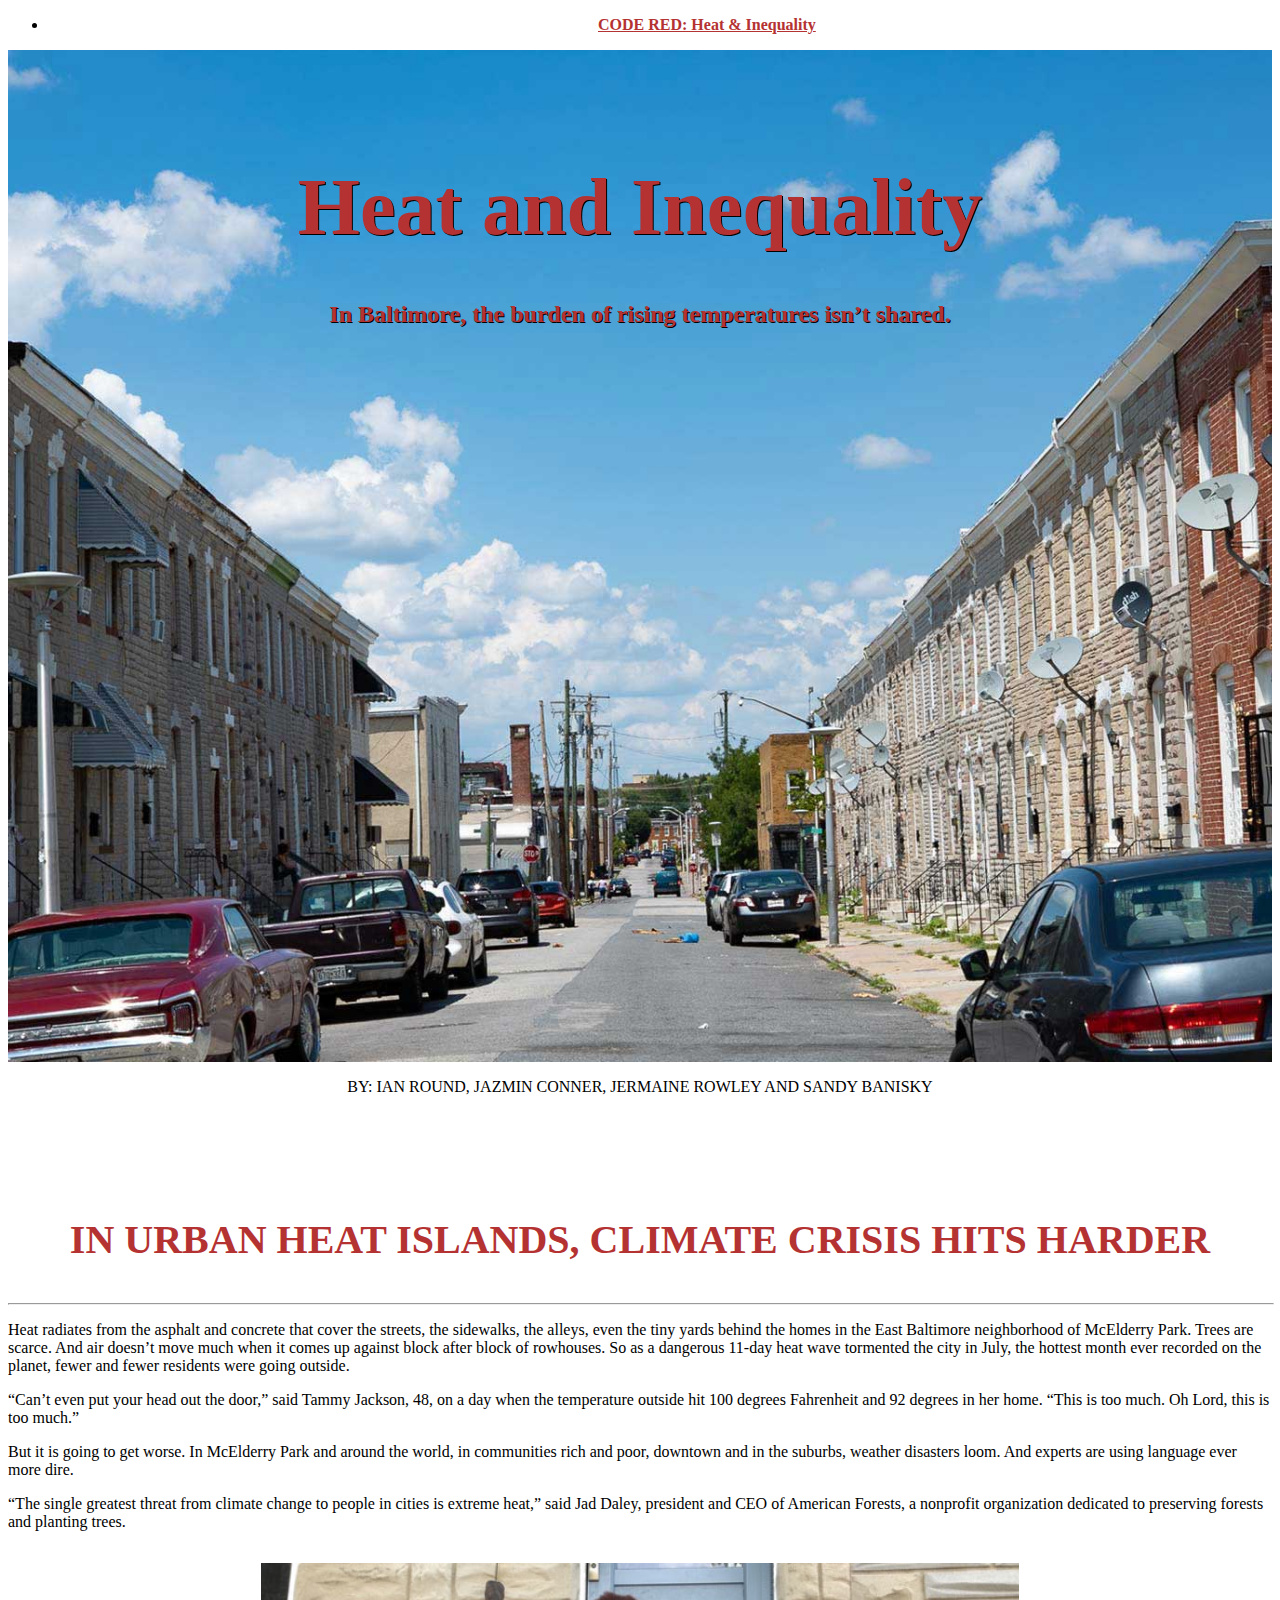
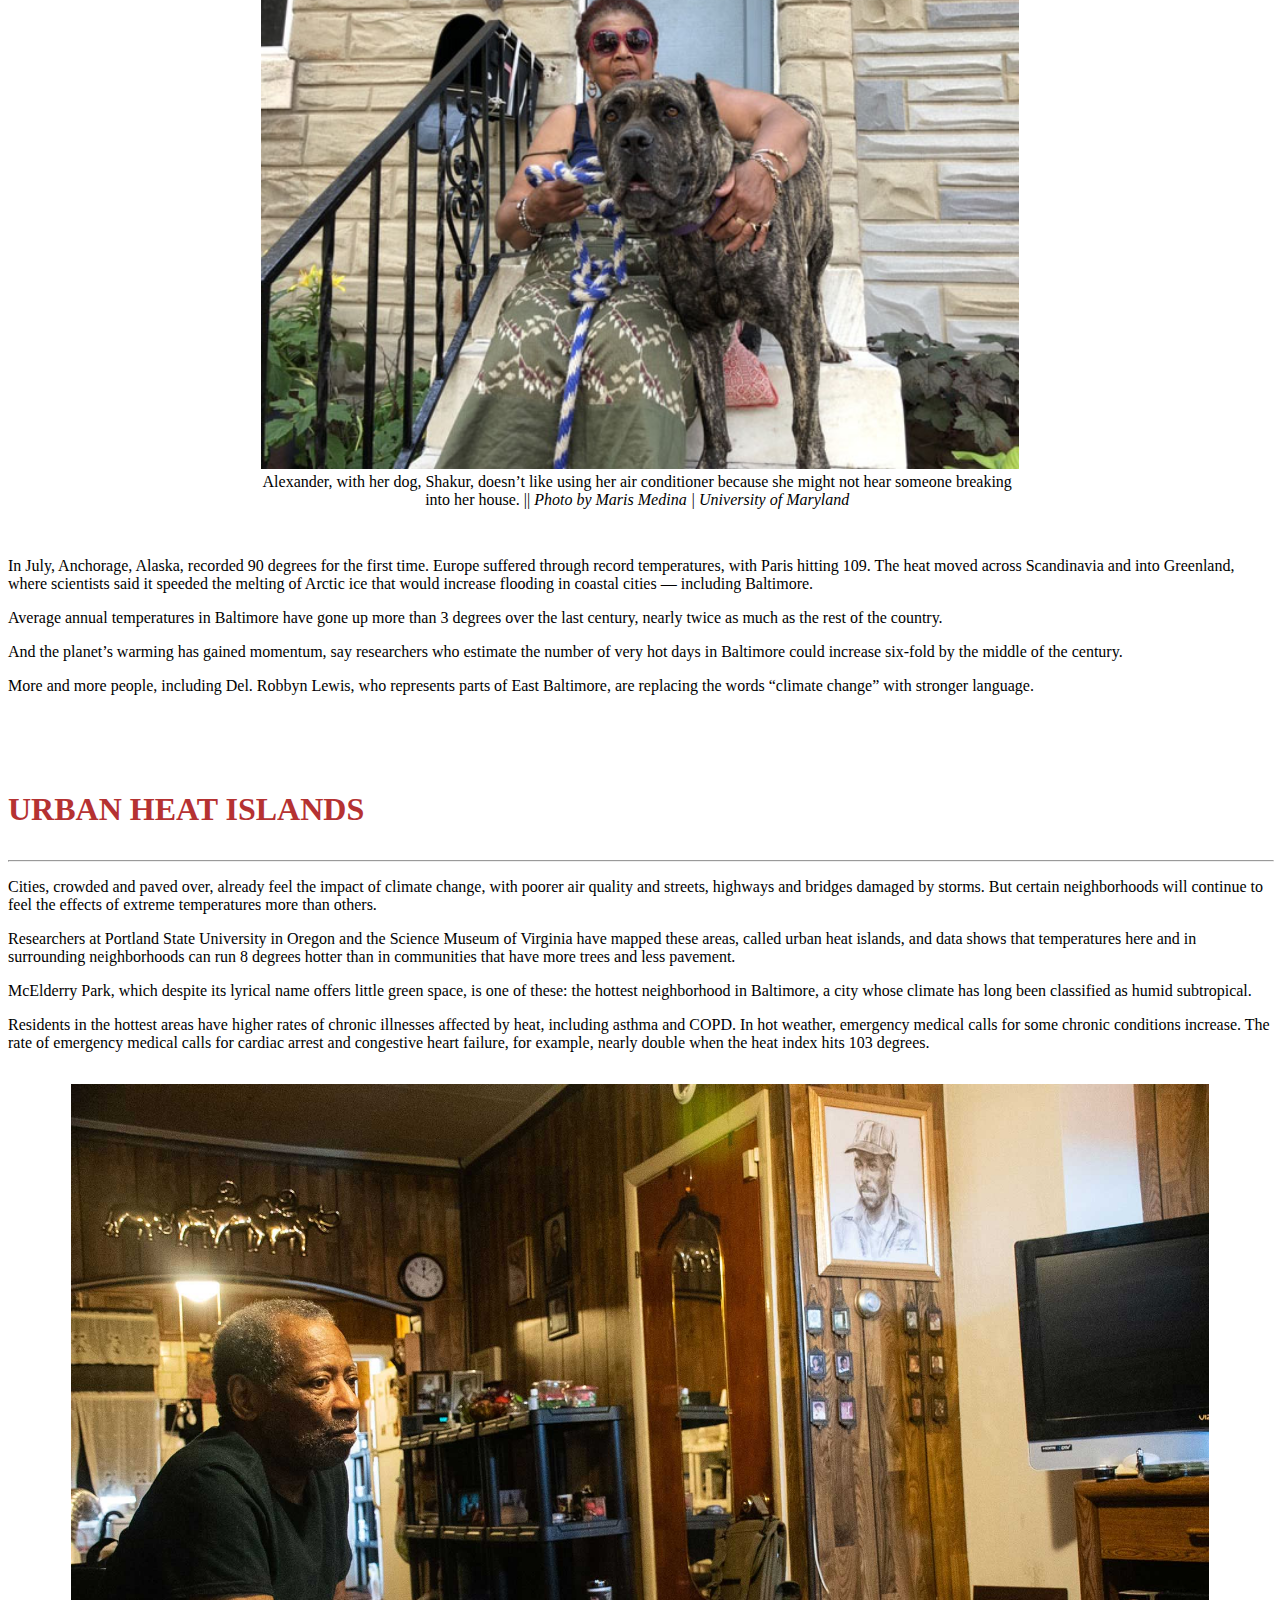
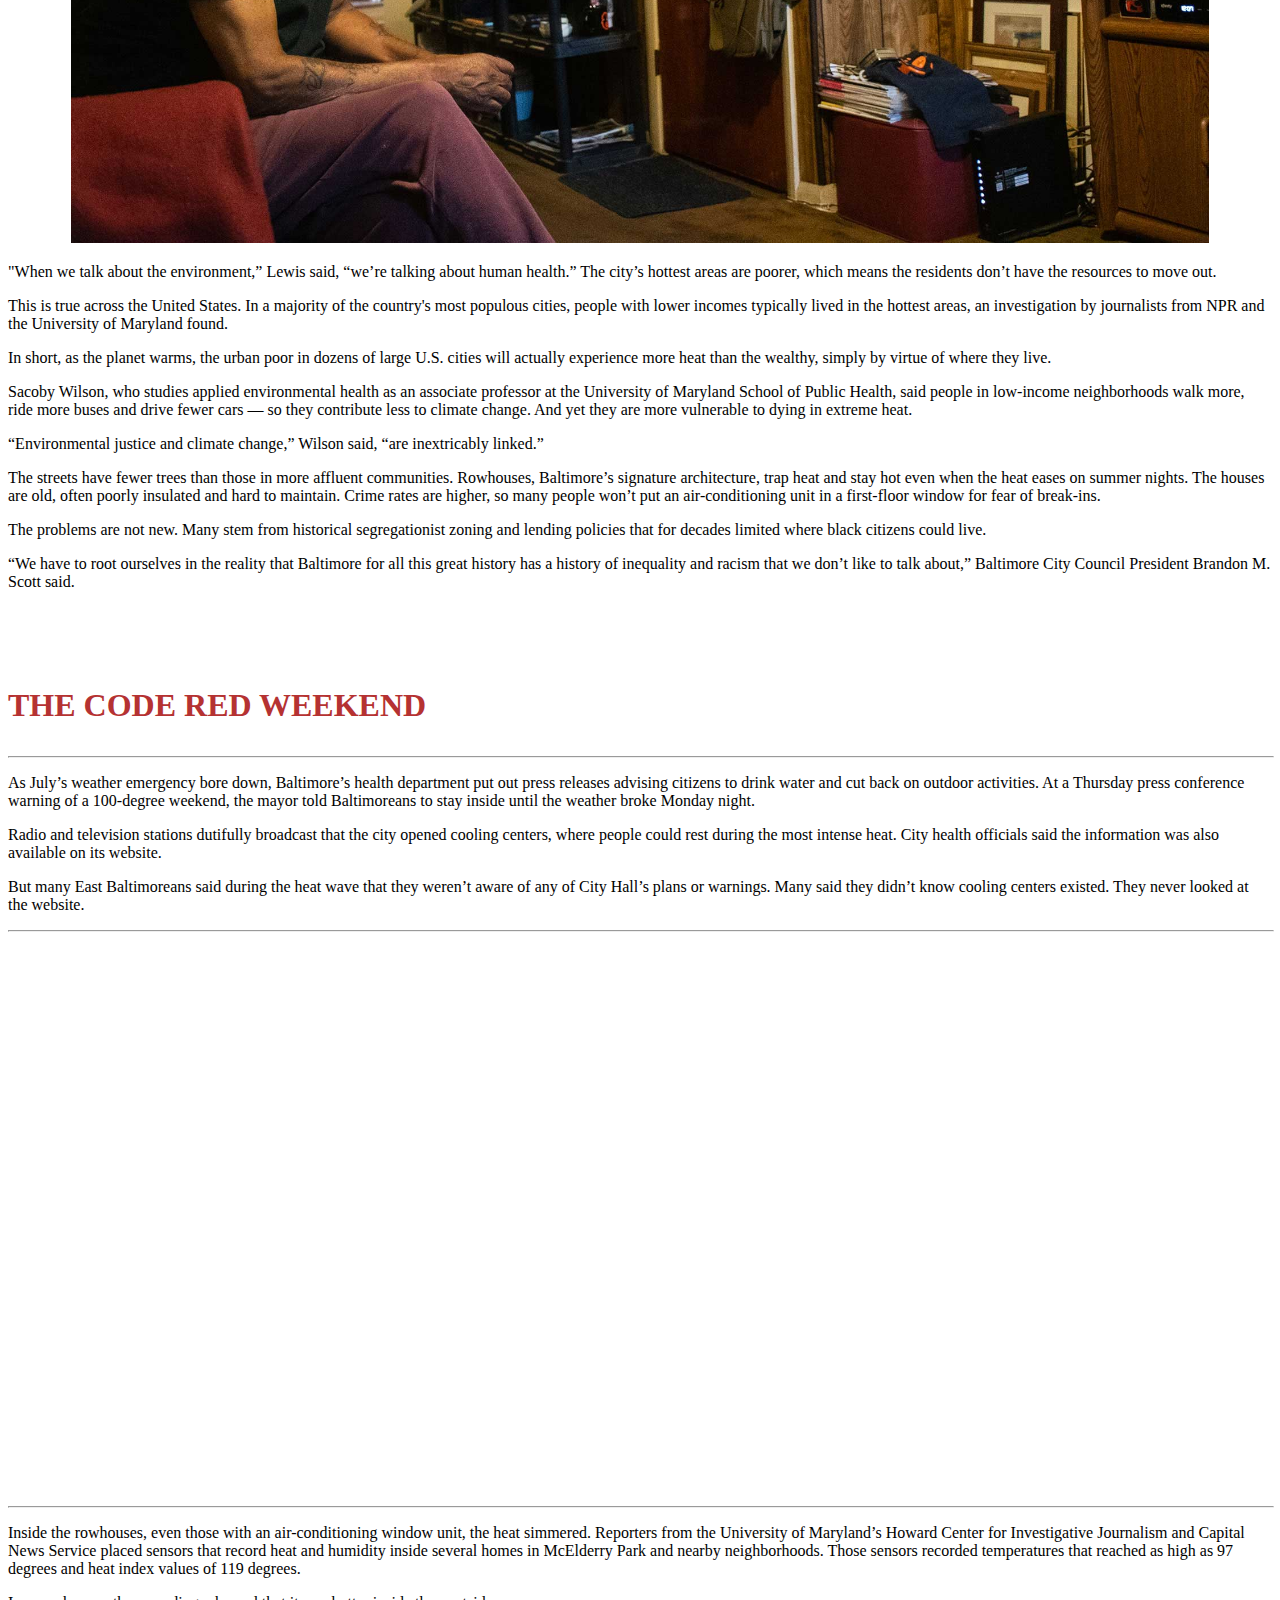
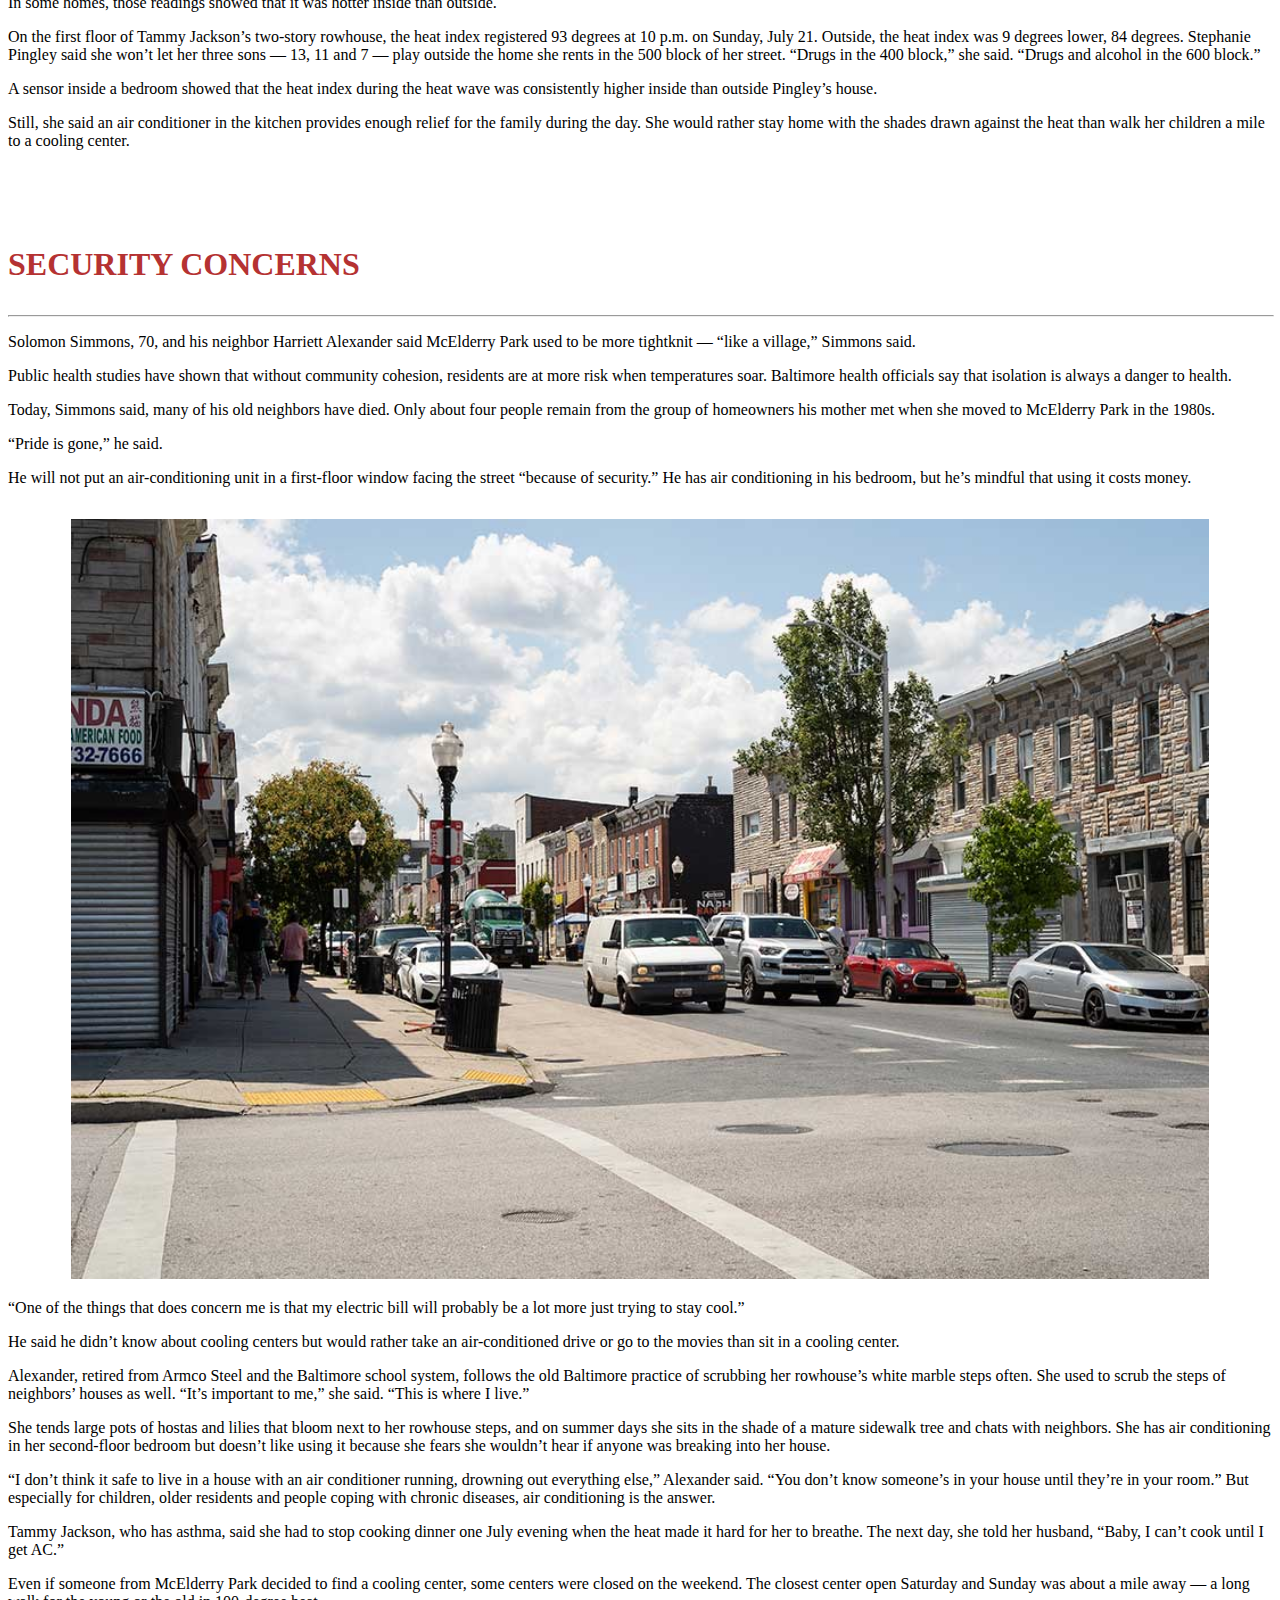
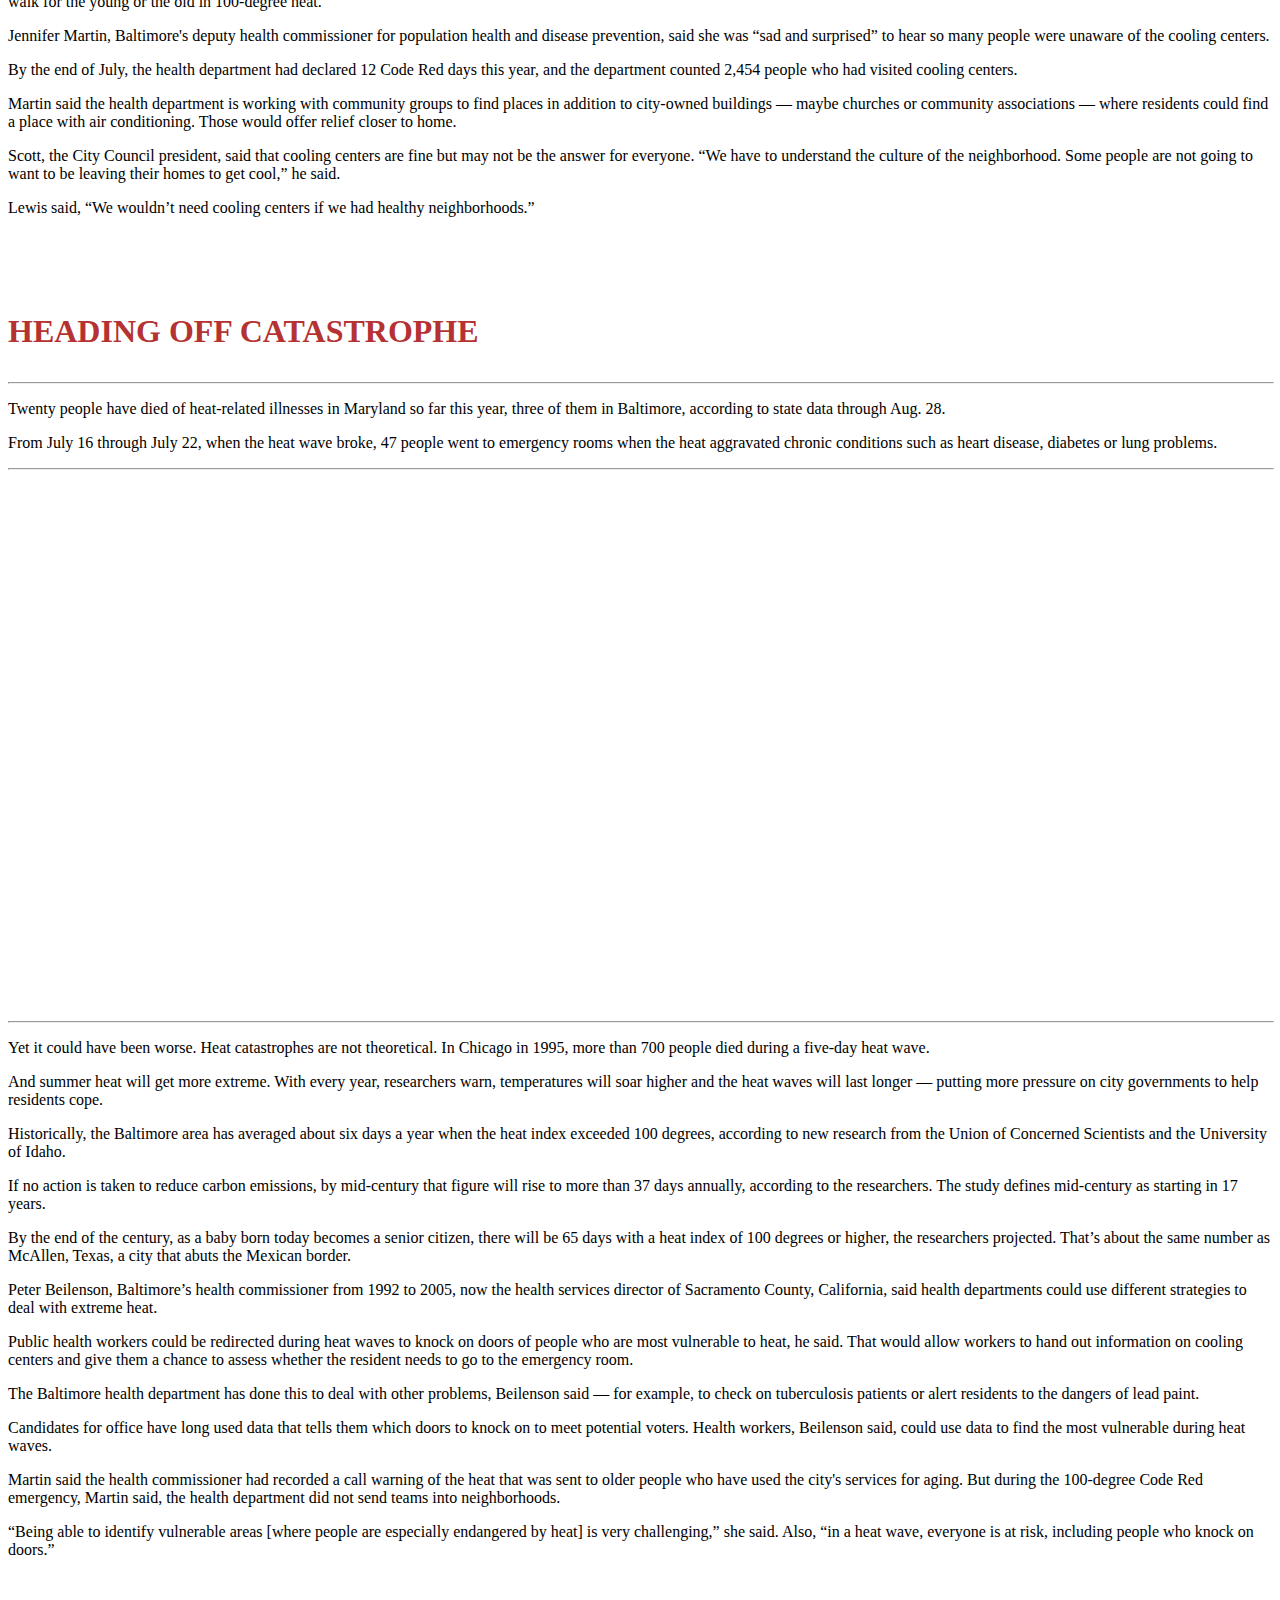
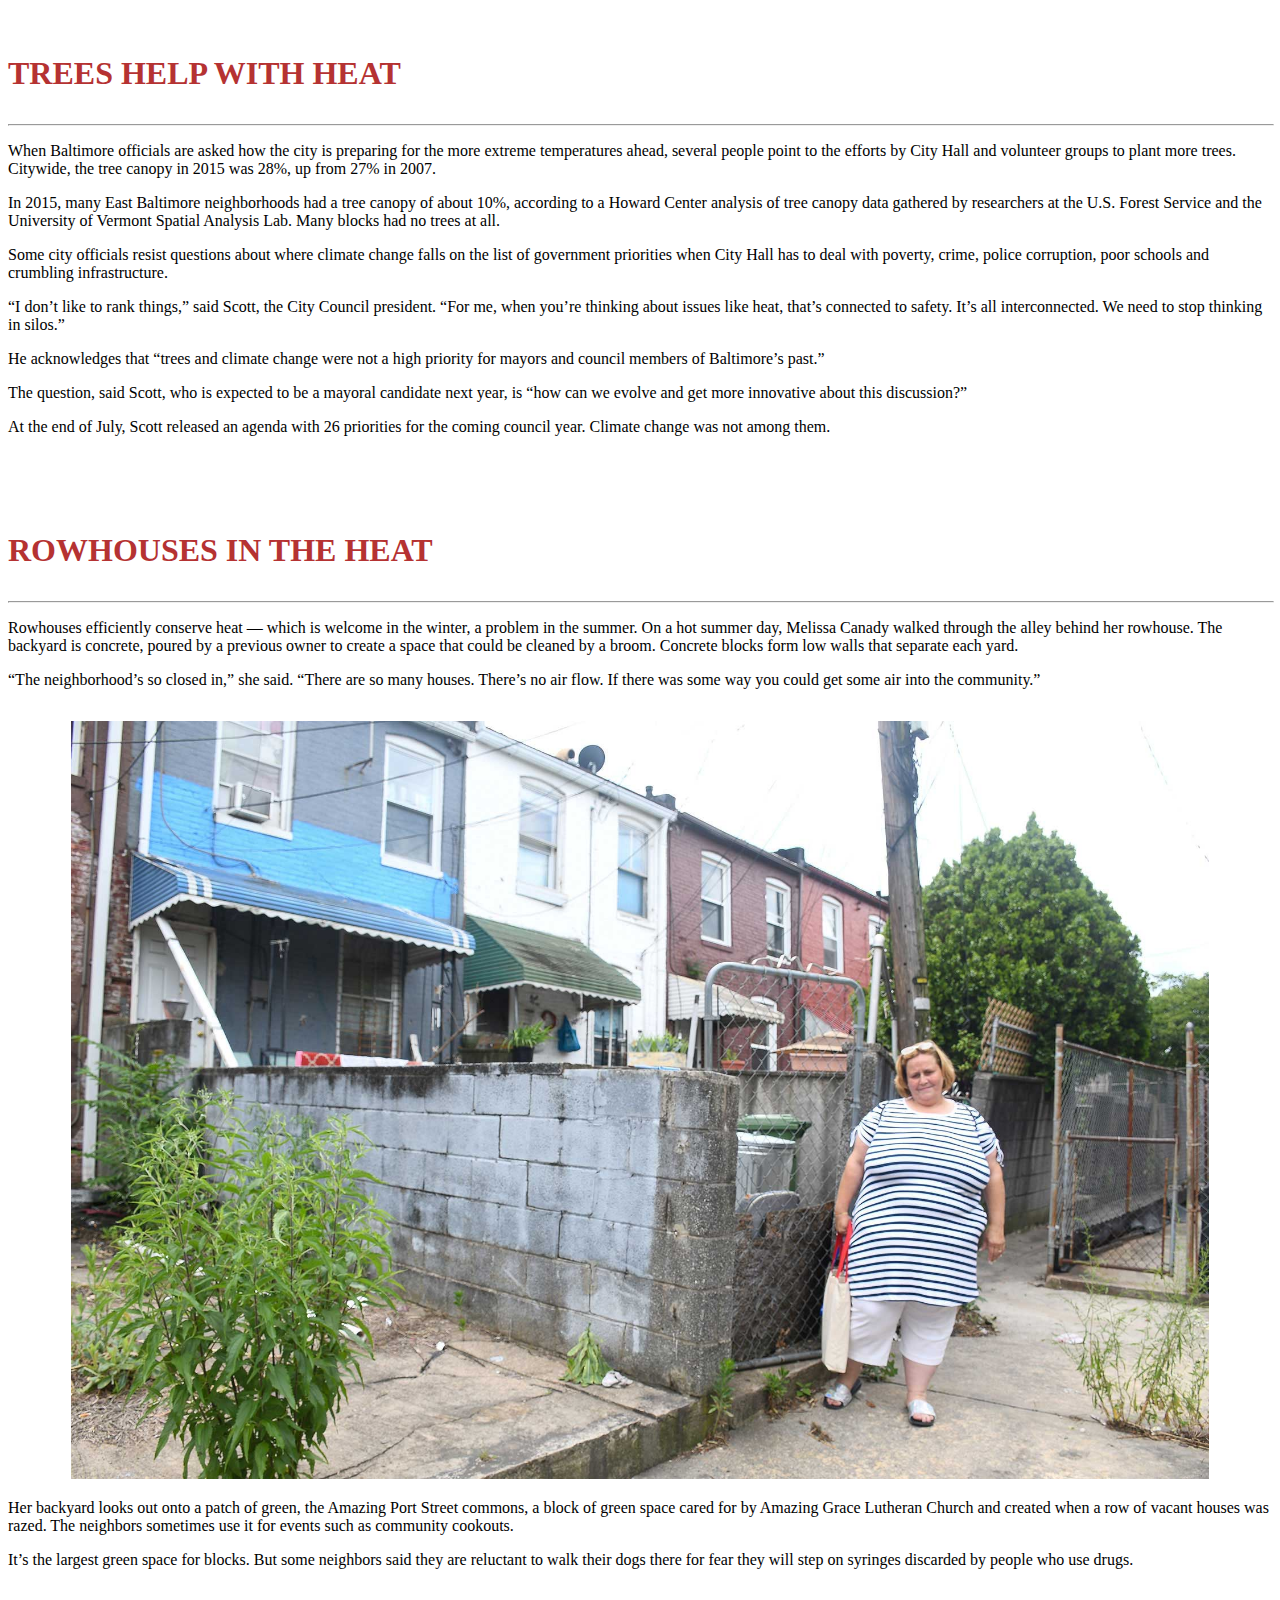
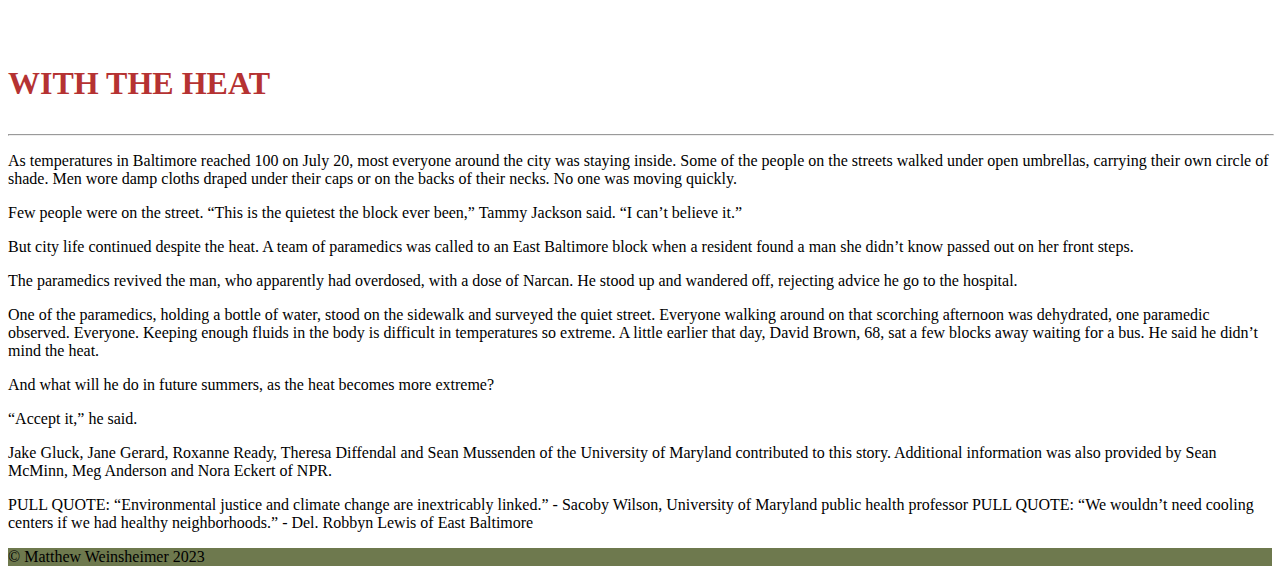
==== climate-crisis-story/index.html @ efa01fa6 "changes final" ====
<!doctype html>

<html lang="en">
<head>
  <meta charset="utf-8">
  <meta name="viewport" content="width=device-width, initial-scale=1, shrink-to-fit=no">

  <meta name="description" content="CNS Maryland, NPR, Howard Center CODE RED series. Heat and Inequality in Baltimore">
  <title>Heat and Inequality</title>

  <!-- Bootstrap CSS and JavaScript -->
  <link href="https://cdn.jsdelivr.net/npm/bootstrap@5.3.2/dist/css/bootstrap.min.css" rel="stylesheet" integrity="sha384-T3c6CoIi6uLrA9TneNEoa7RxnatzjcDSCmG1MXxSR1GAsXEV/Dwwykc2MPK8M2HN" crossorigin="anonymous">

  <script src="https://cdn.jsdelivr.net/npm/bootstrap@5.3.2/dist/js/bootstrap.bundle.min.js" integrity="sha384-C6RzsynM9kWDrMNeT87bh95OGNyZPhcTNXj1NW7RuBCsyN/o0jlpcV8Qyq46cDfL" crossorigin="anonymous"></script>

  
  <link rel="stylesheet" href="https://cdn.jsdelivr.net/npm/bootstrap-icons@1.11.1/font/bootstrap-icons.css">

<!--My stylesheet-->

<link rel="stylesheet" type="text/css" href="style.css">

<!--Google Fonts -->
<link rel="preconnect" href="https://fonts.googleapis.com">
<link rel="preconnect" href="https://fonts.gstatic.com" crossorigin>
<link href="https://fonts.googleapis.com/css2?family=Kay+Pho+Du&family=Montserrat:wght@400;500&family=Open+Sans:wght@400;600;700;800&family=Special+Elite&display=swap" rel="stylesheet">

</head>
<body>
<!-- Navbar start-->
<nav class="navbar navbar-expand-lg bg-body-tertiary">
    <div class="container-fluid">
      <div class="collapse navbar-collapse" id="navbarSupportedContent">
        <ul class="navbar-nav me-auto mb-2 mb-lg-0">
          <li class="nav-item">
            <a class="nav-link" aria-current="page" href="#">CODE RED: Heat & Inequality</a>
          </li>


      </div>
    </div>
  </nav>
 <!-- Navbar end-->

 
    
        <div id="header">

            <div>
            <div class="head">
            Heat and Inequality
        </div>
            <p class="subhead">In Baltimore, the burden of rising temperatures isn’t shared.</p>
        </div>
    </div>
      
    <div class="container">
        <p class="byline"> BY: IAN ROUND, JAZMIN CONNER, JERMAINE ROWLEY AND SANDY BANISKY
        </p>
        <div class="story">
       <p class="chapter1"> In urban heat islands, climate crisis hits harder</p>
       <hr width="100%">
       
        <p>Heat radiates from the asphalt and concrete that cover the streets, the sidewalks, the alleys, even the tiny yards behind the homes in the East Baltimore neighborhood of McElderry Park. Trees are scarce. And air doesn’t move much when it comes up against block after block of rowhouses.
        So as a dangerous 11-day heat wave tormented the city in July, the hottest month ever recorded on the planet, fewer and fewer residents were going outside.
    </p>

    <p>“Can’t even put your head out the door,” said Tammy Jackson, 48, on a day when the temperature outside hit 100 degrees Fahrenheit and 92 degrees in her home. “This is too much. Oh Lord, this is too much.”
    </p>

    <p>But it is going to get worse. In McElderry Park and around the world, in communities rich and poor, downtown and in the suburbs, weather disasters loom. And experts are using language ever more dire.
    </p>

    <p>“The single greatest threat from climate change to people in cities is extreme heat,” said Jad Daley, president and CEO of American Forests, a nonprofit organization dedicated to preserving forests and planting trees.
    </p>
    <div class="pic1">
        <img src="harriett-alexander.jpg" width="60%">
    </div>
    <div class="caption"> Alexander, with her dog, Shakur, doesn’t like using her air conditioner because she might not hear someone breaking into her house. || <i>Photo by Maris Medina | University of Maryland </i>
    </div>
    <p>In July, Anchorage, Alaska, recorded 90 degrees for the first time. Europe suffered through record temperatures, with Paris hitting 109. The heat moved across Scandinavia and into Greenland, where scientists said it speeded the melting of Arctic ice that would increase flooding in coastal cities — including Baltimore.
    </p>

    <p> Average annual temperatures in Baltimore have gone up more than 3 degrees over the last century, nearly twice as much as the rest of the country.
    </p>

    <p>And the planet’s warming has gained momentum, say researchers who estimate the number of very hot days in Baltimore could increase six-fold by the middle of the century.
    </p>

    <p>More and more people, including Del. Robbyn Lewis, who represents parts of East Baltimore, are replacing the words “climate change” with stronger language.
    </p>
    <p class="chapter">Urban heat islands
    </p>
    <hr width="100%">

    <p>Cities, crowded and paved over, already feel the impact of climate change, with poorer air quality and streets, highways and bridges damaged by storms. But certain neighborhoods will continue to feel the effects of extreme temperatures more than others.
    </p>

    <p>Researchers at Portland State University in Oregon and the Science Museum of Virginia have mapped these areas, called urban heat islands, and data shows that temperatures here and in surrounding neighborhoods can run 8 degrees hotter than in communities that have more trees and less pavement.
    </p>

    <p> McElderry Park, which despite its lyrical name offers little green space, is one of these: the hottest neighborhood in Baltimore, a city whose climate has long been classified as humid subtropical.
    </p>

    <p>Residents in the hottest areas have higher rates of chronic illnesses affected by heat, including asthma and COPD. In hot weather, emergency medical calls for some chronic conditions increase. The rate of emergency medical calls for cardiac arrest and congestive heart failure, for example, nearly double when the heat index hits 103 degrees.
    </p>
  
    <div class="pic1">
        <img src="SolomonSimmons.jpg" width="90%">
    </div>

    <p>"When we talk about the environment,” Lewis said, “we’re talking about human health.”
        The city’s hottest areas are poorer, which means the residents don’t have the resources to move out.
    </p>

    <p> This is true across the United States. In a majority of the country's most populous cities, people with lower incomes typically lived in the hottest areas, an investigation by journalists from NPR and the University of Maryland found.
    </p>

    <p> In short, as the planet warms, the urban poor in dozens of large U.S. cities will actually experience more heat than the wealthy, simply by virtue of where they live.
    </p>

    <p>Sacoby Wilson, who studies applied environmental health as an associate professor at the University of Maryland School of Public Health, said people in low-income neighborhoods walk more, ride more buses and drive fewer cars — so they contribute less to climate change. And yet they are more vulnerable to dying in extreme heat.
    </p>

    <p>“Environmental justice and climate change,” Wilson said, “are inextricably linked.”
    </p>

    <p> The streets have fewer trees than those in more affluent communities. Rowhouses, Baltimore’s signature architecture, trap heat and stay hot even when the heat eases on summer nights. The houses are old, often poorly insulated and hard to maintain. Crime rates are higher, so many people won’t put an air-conditioning unit in a first-floor window for fear of break-ins.
    </p>

    <p>The problems are not new. Many stem from historical segregationist zoning and lending policies that for decades limited where black citizens could live.
    </p>

    <p> “We have to root ourselves in the reality that Baltimore for all this great history has a history of inequality and racism that we don’t like to talk about,” Baltimore City Council President Brandon M. Scott said.
    </p>
    <p class="chapter">The Code Red weekend
    </p>
    <hr width="100%">

    <p>As July’s weather emergency bore down, Baltimore’s health department put out press releases advising citizens to drink water and cut back on outdoor activities. At a Thursday press conference warning of a 100-degree weekend, the mayor told Baltimoreans to stay inside until the weather broke Monday night.
    </p>

    <p>Radio and television stations dutifully broadcast that the city opened cooling centers, where people could rest during the most intense heat. City health officials said the information was also available on its website.
    </p>

    <p>But many East Baltimoreans said during the heat wave that they weren’t aware of any of City Hall’s plans or warnings. Many said they didn’t know cooling centers existed. They never looked at the website.
    </p>
    <hr width="100%">
    <iframe title="Hot weather deaths in Batimore and Maryland

            " aria-label="Grouped Bars" id="datawrapper-chart-yYoPT" src="https://datawrapper.dwcdn.net/yYoPT/1/" scrolling="no" frameborder="0" style="width: 0; min-width: 100% !important; border: none;" height="554" data-external="1"></iframe><script type="text/javascript">!function(){"use strict";window.addEventListener("message",(function(a){if(void 0!==a.data["datawrapper-height"]){var e=document.querySelectorAll("iframe");for(var t in a.data["datawrapper-height"])for(var r=0;r<e.length;r++)if(e[r].contentWindow===a.source){var i=a.data["datawrapper-height"][t]+"px";e[r].style.height=i}}}))}();
            </script>

<hr width="100%">
    <p>Inside the rowhouses, even those with an air-conditioning window unit, the heat simmered.
        Reporters from the University of Maryland’s Howard Center for Investigative Journalism and Capital News Service placed sensors that record heat and humidity inside several homes in McElderry Park and nearby neighborhoods. Those sensors recorded temperatures that reached as high as 97 degrees and heat index values of 119 degrees.
    </p>

    <p>In some homes, those readings showed that it was hotter inside than outside.
    </p>

    <p> On the first floor of Tammy Jackson’s two-story rowhouse, the heat index registered 93 degrees at 10 p.m. on Sunday, July 21. Outside, the heat index was 9 degrees lower, 84 degrees.
        Stephanie Pingley said she won’t let her three sons — 13, 11 and 7 — play outside the home she rents in the 500 block of her street. “Drugs in the 400 block,” she said. “Drugs and alcohol in the 600 block.”
    </p>

    <p> A sensor inside a bedroom showed that the heat index during the heat wave was consistently higher inside than outside Pingley’s house.
    </p>

    <p>Still, she said an air conditioner in the kitchen provides enough relief for the family during the day. She would rather stay home with the shades drawn against the heat than walk her children a mile to a cooling center.
    </p>
    <p class="chapter"> Security concerns
    </p>
    <hr width="100%">

    <p> Solomon Simmons, 70, and his neighbor Harriett Alexander said McElderry Park used to be more tightknit — “like a village,” Simmons said.
    </p>

    <p>Public health studies have shown that without community cohesion, residents are at more risk when temperatures soar. Baltimore health officials say that isolation is always a danger to health.
    </p>

    <p>Today, Simmons said, many of his old neighbors have died. Only about four people remain from the group of homeowners his mother met when she moved to McElderry Park in the 1980s.
    </p>

    <p>  “Pride is gone,” he said.
    </p>

    <p> He will not put an air-conditioning unit in a first-floor window facing the street “because of security.” He has air conditioning in his bedroom, but he’s mindful that using it costs money.
    </p>
    <div class="pic1">
        <img src="intersection.jpg" width="90%">
    </div>
    <p> “One of the things that does concern me is that my electric bill will probably be a lot more just trying to stay cool.”
    </p>

    <p> He said he didn’t know about cooling centers but would rather take an air-conditioned drive or go to the movies than sit in a cooling center.
    </p>
        Alexander, retired from Armco Steel and the Baltimore school system, follows the old Baltimore practice of scrubbing her rowhouse’s white marble steps often. She used to scrub the steps of neighbors’ houses as well. “It’s important to me,” she said. “This is where I live.”
    </p>

    <p> She tends large pots of hostas and lilies that bloom next to her rowhouse steps, and on summer days she sits in the shade of a mature sidewalk tree and chats with neighbors. She has air conditioning in her second-floor bedroom but doesn’t like using it because she fears she wouldn’t hear if anyone was breaking into her house.
    </p>

    <p> “I don’t think it safe to live in a house with an air conditioner running, drowning out everything else,” Alexander said. “You don’t know someone’s in your house until they’re in your room.”
        But especially for children, older residents and people coping with chronic diseases, air conditioning is the answer.
    </p>

    <p> Tammy Jackson, who has asthma, said she had to stop cooking dinner one July evening when the heat made it hard for her to breathe. The next day, she told her husband, “Baby, I can’t cook until I get AC.”
    </p>

    <p>Even if someone from McElderry Park decided to find a cooling center, some centers were closed on the weekend. The closest center open Saturday and Sunday was about a mile away — a long walk for the young or the old in 100-degree heat.
    </p>

    <p>Jennifer Martin, Baltimore's deputy health commissioner for population health and disease prevention, said she was “sad and surprised” to hear so many people were unaware of the cooling centers.
    </p>

    <p>By the end of July, the health department had declared 12 Code Red days this year, and the department counted 2,454 people who had visited cooling centers.
    </p>

    <p>Martin said the health department is working with community groups to find places in addition to city-owned buildings — maybe churches or community associations — where residents could find a place with air conditioning. Those would offer relief closer to home.
    </p>

    <p>Scott, the City Council president, said that cooling centers are fine but may not be the answer for everyone. “We have to understand the culture of the neighborhood. Some people are not going to want to be leaving their homes to get cool,” he said.
    </p>

    <p>Lewis said, “We wouldn’t need cooling centers if we had healthy neighborhoods.”
    </p>
    <p class="chapter"> Heading off catastrophe
    </p>
    <hr width="100%">

    <p>Twenty people have died of heat-related illnesses in Maryland so far this year, three of them in Baltimore, according to state data through Aug. 28.
    </p>

    <p>From July 16 through July 22, when the heat wave broke, 47 people went to emergency rooms when the heat aggravated chronic conditions such as heart disease, diabetes or lung problems.
    </p>
    <hr width="100%">

    <iframe title="Indoor and outdoor heat index during Baltimore heat wave, July 16-22, 2019" aria-label="Interactive line chart" id="datawrapper-chart-onNi2" src="https://datawrapper.dwcdn.net/onNi2/2/" scrolling="no" frameborder="0" style="width: 0; min-width: 100% !important; border: none;" height="531" data-external="1"></iframe><script type="text/javascript">!function(){"use strict";window.addEventListener("message",(function(a){if(void 0!==a.data["datawrapper-height"]){var e=document.querySelectorAll("iframe");for(var t in a.data["datawrapper-height"])for(var r=0;r<e.length;r++)if(e[r].contentWindow===a.source){var i=a.data["datawrapper-height"][t]+"px";e[r].style.height=i}}}))}();
    </script>
        <hr width="100%">
    <p>Yet it could have been worse. Heat catastrophes are not theoretical. In Chicago in 1995, more than 700 people died during a five-day heat wave.
    </p>

    <p>And summer heat will get more extreme. With every year, researchers warn, temperatures will soar higher and the heat waves will last longer — putting more pressure on city governments to help residents cope.
    </p>

    <p> Historically, the Baltimore area has averaged about six days a year when the heat index exceeded 100 degrees, according to new research from the Union of Concerned Scientists and the University of Idaho.
    </p>

    <p>If no action is taken to reduce carbon emissions, by mid-century that figure will rise to more than 37 days annually, according to the researchers. The study defines mid-century as starting in 17 years.
    </p>

    <p> By the end of the century, as a baby born today becomes a senior citizen, there will be 65 days with a heat index of 100 degrees or higher, the researchers projected. That’s about the same number as McAllen, Texas, a city that abuts the Mexican border.
    </p>

           <p>Peter Beilenson, Baltimore’s health commissioner from 1992 to 2005, now the health services director of Sacramento County, California, said health departments could use different strategies to deal with extreme heat.
    </p>

    <p>Public health workers could be redirected during heat waves to knock on doors of people who are most vulnerable to heat, he said. That would allow workers to hand out information on cooling centers and give them a chance to assess whether the resident needs to go to the emergency room.
    </p>

    <p> The Baltimore health department has done this to deal with other problems, Beilenson said — for example, to check on tuberculosis patients or alert residents to the dangers of lead paint.
    </p>

    <p> Candidates for office have long used data that tells them which doors to knock on to meet potential voters. Health workers, Beilenson said, could use data to find the most vulnerable during heat waves.
    </p>

    <p>Martin said the health commissioner had recorded a call warning of the heat that was sent to older people who have used the city's services for aging. But during the 100-degree Code Red emergency, Martin said, the health department did not send teams into neighborhoods.
    </p>

    <p>“Being able to identify vulnerable areas [where people are especially endangered by heat] is very challenging,” she said. Also, “in a heat wave, everyone is at risk, including people who knock on doors.”
    </p>

    <p class="chapter"> Trees help with heat
    </p>
    <hr width="100%">

    <p>  When Baltimore officials are asked how the city is preparing for the more extreme temperatures ahead, several people point to the efforts by City Hall and volunteer groups to plant more trees. Citywide, the tree canopy in 2015 was 28%, up from 27% in 2007.
    </p>

    <p> In 2015, many East Baltimore neighborhoods had a tree canopy of about 10%, according to a Howard Center analysis of tree canopy data gathered by researchers at the U.S. Forest Service and the University of Vermont Spatial Analysis Lab. Many blocks had no trees at all.</p>
          <p> Some city officials resist questions about where climate change falls on the list of government priorities when City Hall has to deal with poverty, crime, police corruption, poor schools and crumbling infrastructure.
    </p>

    <p> “I don’t like to rank things,” said Scott, the City Council president. “For me, when you’re thinking about issues like heat, that’s connected to safety. It’s all interconnected. We need to stop thinking in silos.”
    </p>

    <p>He acknowledges that “trees and climate change were not a high priority for mayors and council members of Baltimore’s past.”
    </p>

    <p> The question, said Scott, who is expected to be a mayoral candidate next year, is “how can we evolve and get more innovative about this discussion?”
    </p>

    <p> At the end of July, Scott released an agenda with 26 priorities for the coming council year. Climate change was not among them.
    </p>
    <p class="chapter"> Rowhouses in the heat
    </p>
    <hr width="100%">

    <p>  Rowhouses efficiently conserve heat — which is welcome in the winter, a problem in the summer.
        On a hot summer day, Melissa Canady walked through the alley behind her rowhouse. The backyard is concrete, poured by a previous owner to create a space that could be cleaned by a broom. Concrete blocks form low walls that separate each yard.
    </p>

    <p>   “The neighborhood’s so closed in,” she said. “There are so many houses. There’s no air flow. If there was some way you could get some air into the community.”
    </p>
    <div class="pic1">
        <img src="melissacandy.jpg" width="90%">
    </div>
    <p>   Her backyard looks out onto a patch of green, the Amazing Port Street commons, a block of green space cared for by Amazing Grace Lutheran Church and created when a row of vacant houses was razed. The neighbors sometimes use it for events such as community cookouts.
    </p>

    <p>   It’s the largest green space for blocks. But some neighbors said they are reluctant to walk their dogs there for fear they will step on syringes discarded by people who use drugs.
    </p>
        <p class="chapter">with the heat
    </p>
    <hr width="100%">

         <p>  As temperatures in Baltimore reached 100 on July 20, most everyone around the city was staying inside. Some of the people on the streets walked under open umbrellas, carrying their own circle of shade. Men wore damp cloths draped under their caps or on the backs of their necks. No one was moving quickly.
    </p>

    <p>Few people were on the street. “This is the quietest the block ever been,” Tammy Jackson said. “I can’t believe it.”
    </p>
        <p> But city life continued despite the heat. A team of paramedics was called to an East Baltimore block when a resident found a man she didn’t know passed out on her front steps.
    </p>
        <p> The paramedics revived the man, who apparently had overdosed, with a dose of Narcan. He stood up and wandered off, rejecting advice he go to the hospital.
    </p>
        <p>One of the paramedics, holding a bottle of water, stood on the sidewalk and surveyed the quiet street. Everyone walking around on that scorching afternoon was dehydrated, one paramedic observed. Everyone. Keeping enough fluids in the body is difficult in temperatures so extreme.
        A little earlier that day, David Brown, 68, sat a few blocks away waiting for a bus. He said he didn’t mind the heat.
    </p>
        <p>And what will he do in future summers, as the heat becomes more extreme?
    </p>
    <p>“Accept it,” he said.
    </p>
        <p>Jake Gluck, Jane Gerard, Roxanne Ready, Theresa Diffendal and Sean Mussenden of the University of Maryland contributed to this story. Additional information was also provided by Sean McMinn, Meg Anderson and Nora Eckert of NPR.
    </p>
        
        PULL QUOTE:
        “Environmental justice and climate change are inextricably linked.”
        - Sacoby Wilson, University of Maryland public health professor
        
        PULL QUOTE:
        “We wouldn’t need cooling centers if we had healthy neighborhoods.”
        - Del. Robbyn Lewis of East Baltimore

        
        

 
<!--Footer-->

<footer class="text-center text-lg-start" style="background-color: #6E794E;">
    <div class="container d-flex justify-content-center py-5">
          <p>© Matthew Weinsheimer 2023</p>
  </div>
     </div>
  </footer>

</body>
</html>
---- climate-crisis-story/style.css ----
.topper{
    max-width: 1080px;
    display: block;
    margin: auto;
}
.nav-link{
    margin-left: 550px;
    text-align: center;
    margin-right: auto;
    font-weight: bold;
    font-family: EB Garamond;
    color: #b53232
}
.head{
    text-align: center;
    font-family: EB Garamond;
    font-weight: 800;
    font-style: bold;
    font-size: 5em;
    color:#b53232;
    text-shadow: 1px 1px #000000;
   
}
#header {
    background-image: url(SoniaHug_StreetView.jpg);
    text-align: center;
    height: 100vh;
    background-position: center;
    background-repeat: no-repeat;
    background-size: cover;
    padding-top: 7em;}
.subhead{
    text-align: center;
    font-family: EB Garamond;
    padding-top: 1em;
    padding-bottom: 21em;
    font-weight: bold;
    font-style: bold;
    font-size: 1.5em;
    color:#b53232;
    text-shadow: 1px 1px #000000;
}
.byline{
    font-family: Georgia, 'Times New Roman', Times, serif;
    margin-right: auto;
    text-align: center;
}
.chapter{
    font-family: EB Garamond;
    font-size: 2em;
    color: #b53232;
    font-weight: bold;
    text-transform: uppercase;
    padding-top: 2em;
}
.story{
text-align: left;
font-family: Georgia, 'Times New Roman', Times, serif;
}
.container{
    margin: auto;
}
.chapter1{
    font-family: EB Garamond;
    font-size: 2.5em;
    text-align: center;
    color: #b53232;
    font-weight: bold;
    text-transform: uppercase;
    padding-top: 2em;
}
.pic1{
    padding-top: 1em;
    text-align: center;
}
.caption{
    text-align: center;
    width: 60%;
    margin-left: 250px;
    padding-bottom: 2em;
}
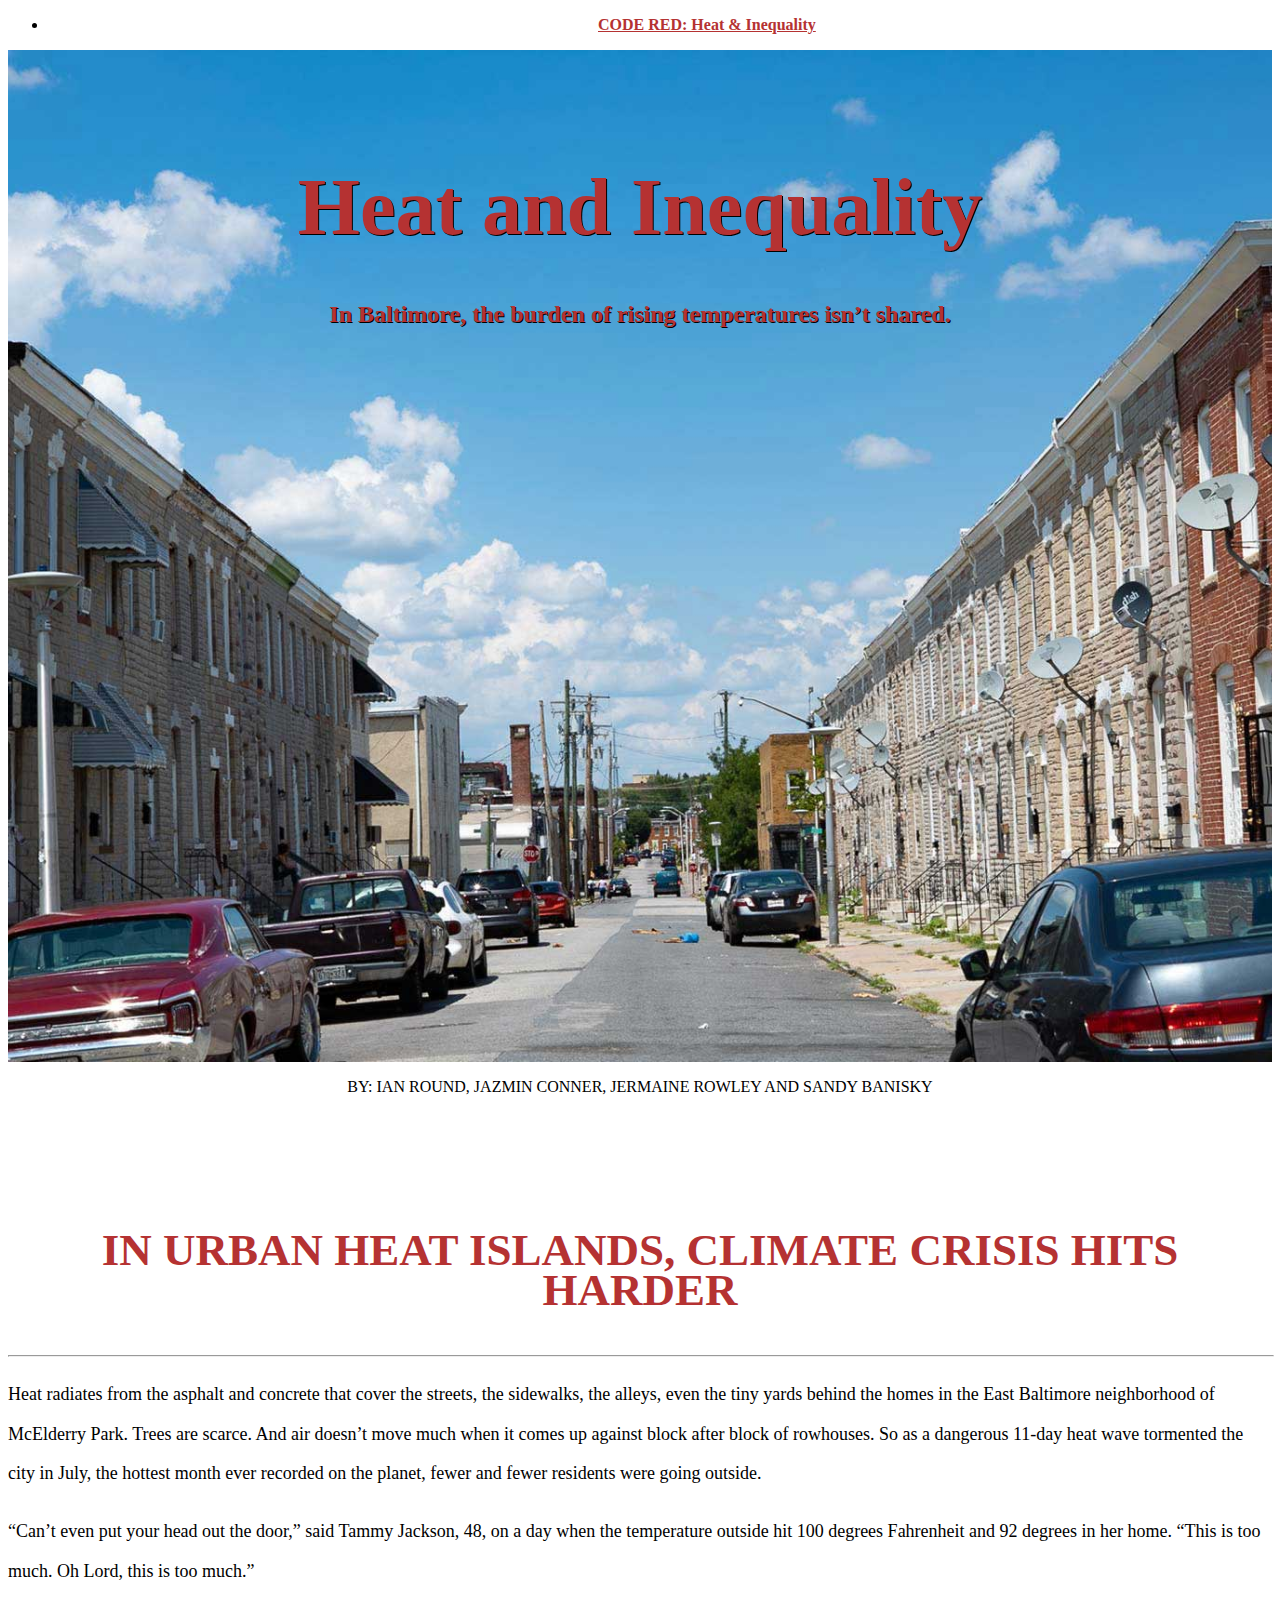
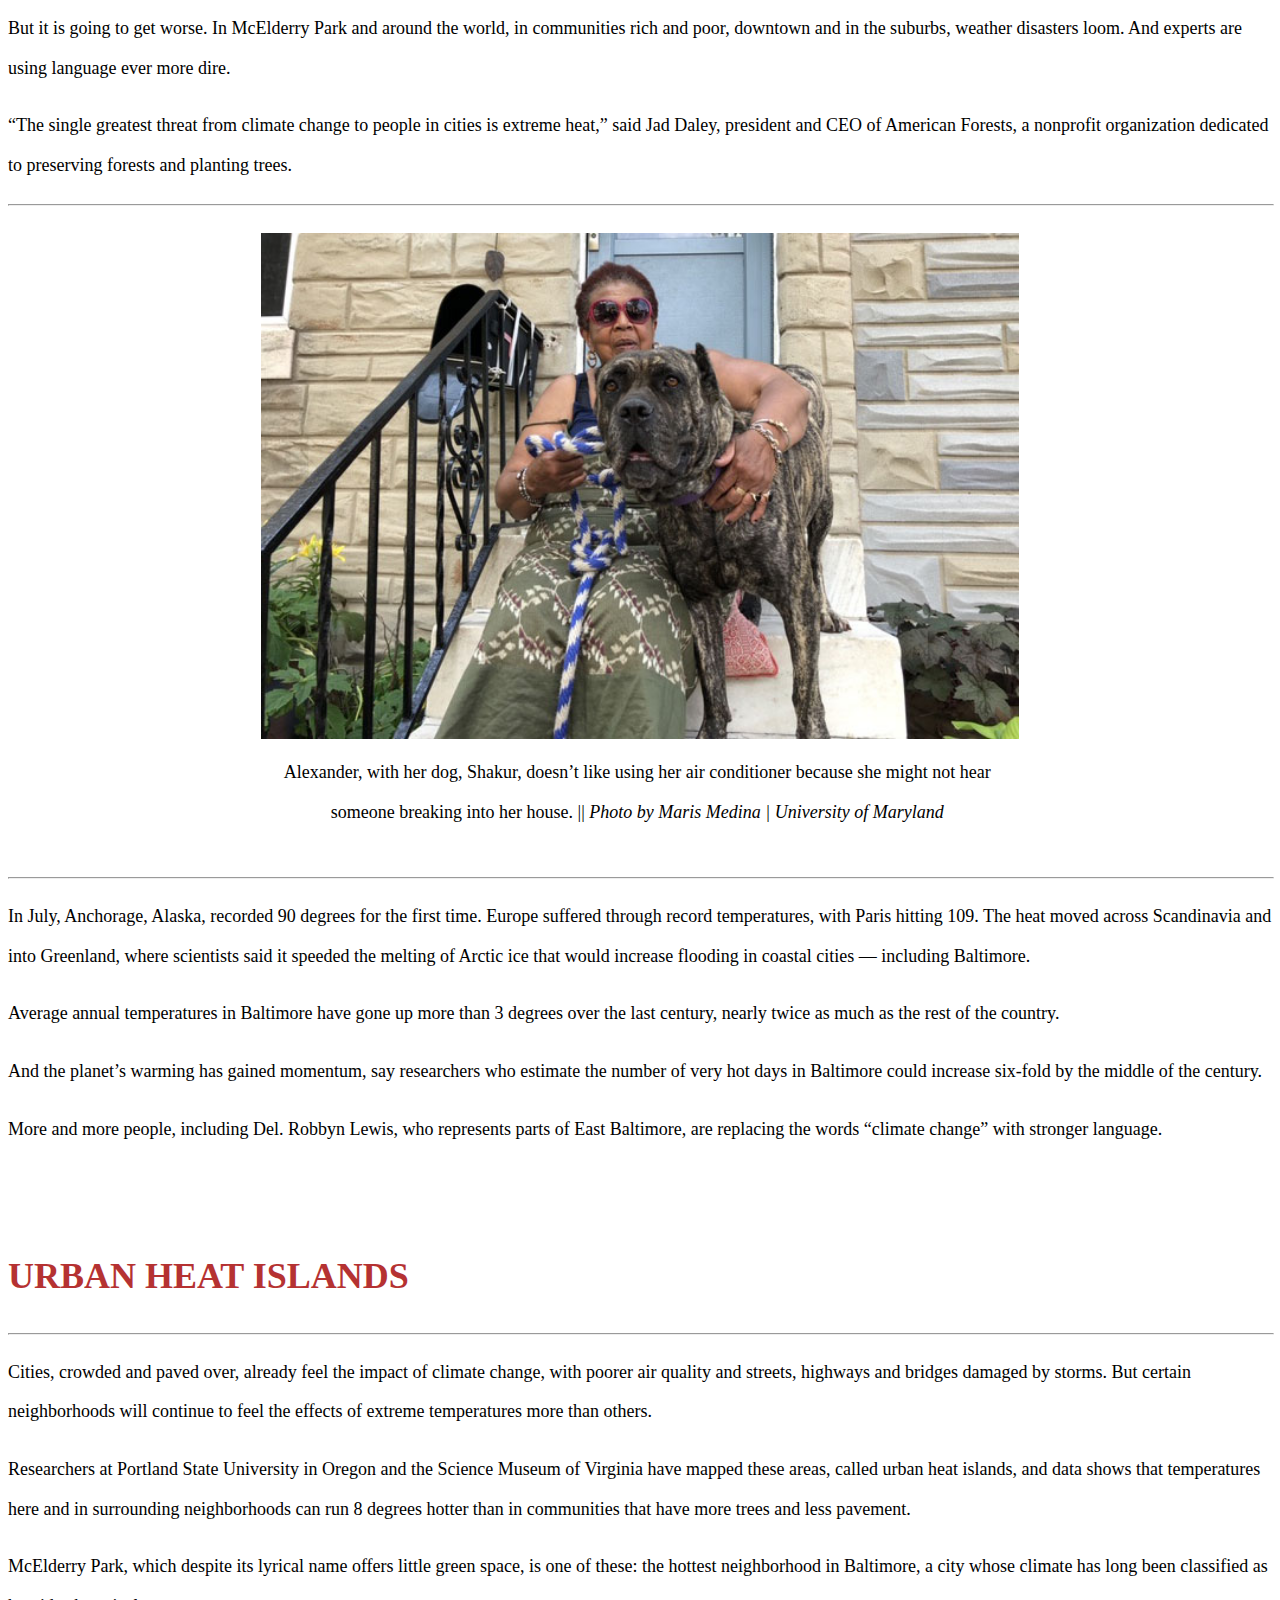
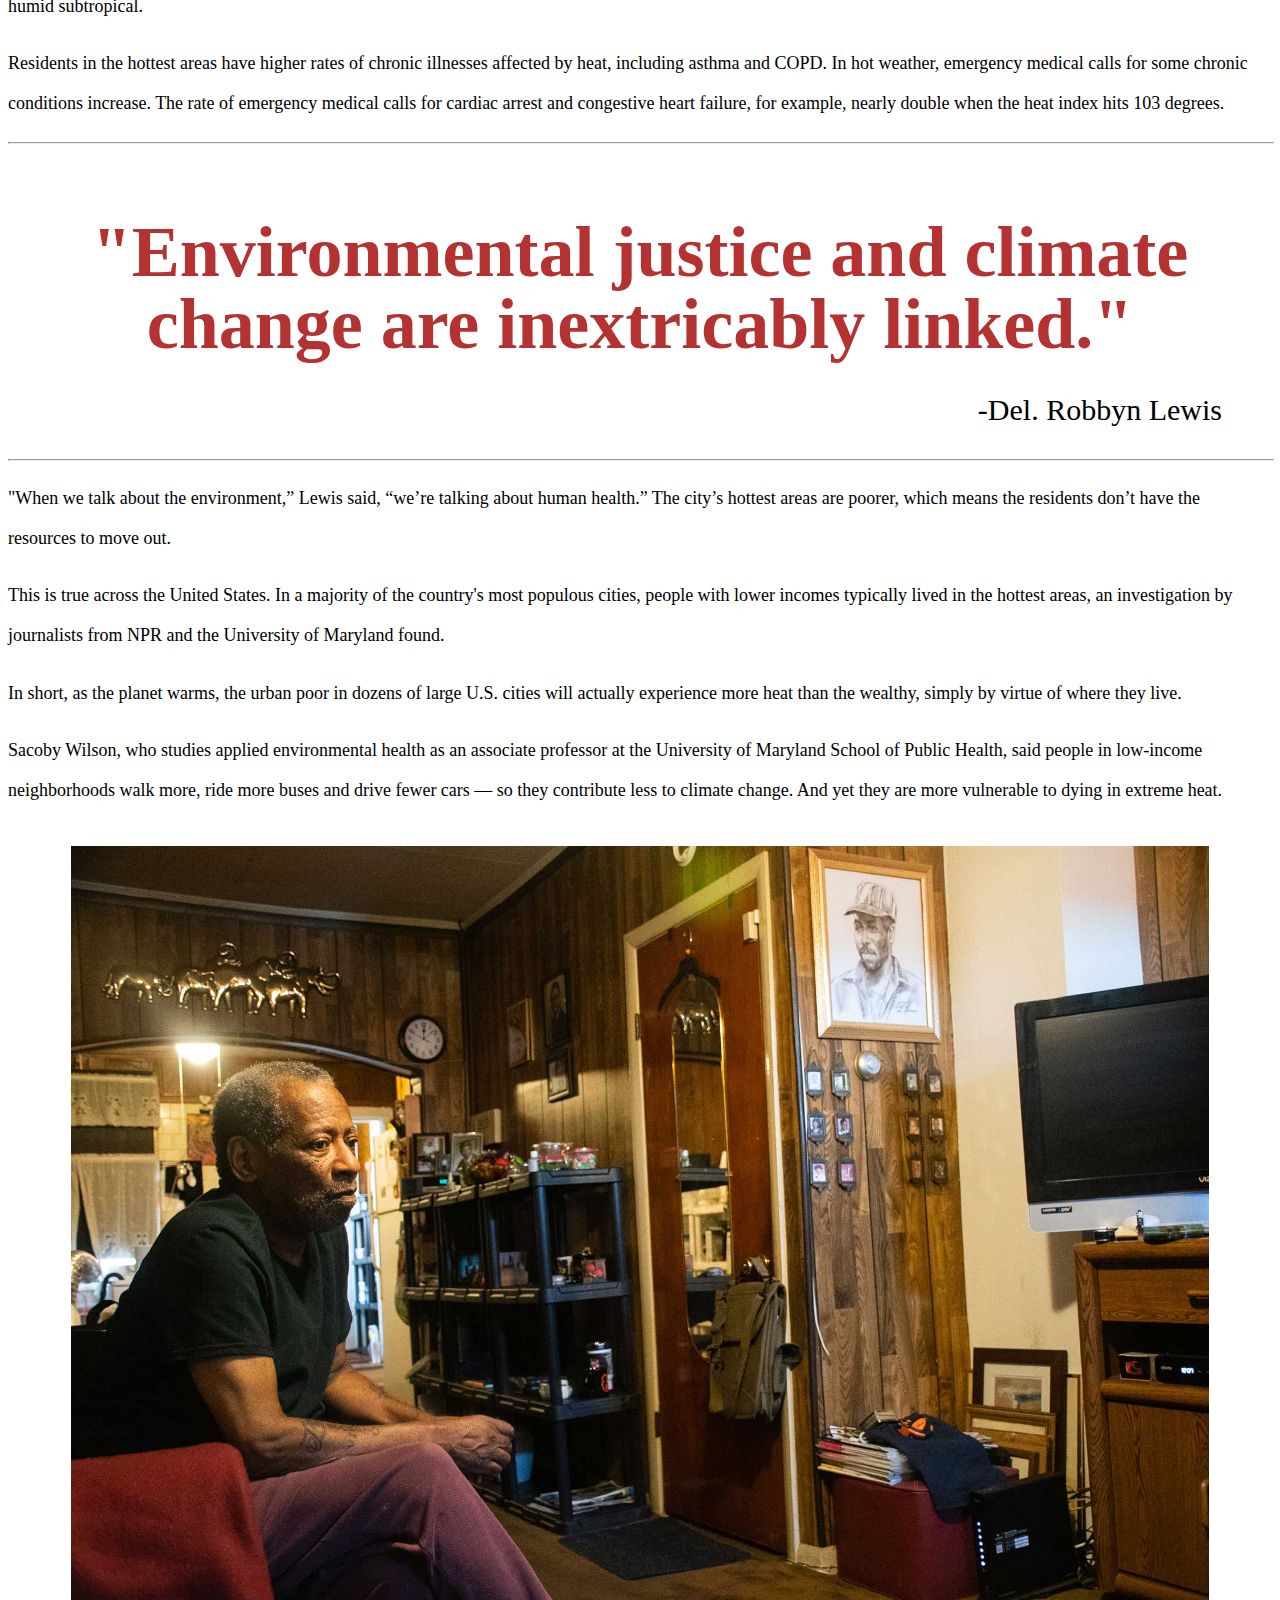
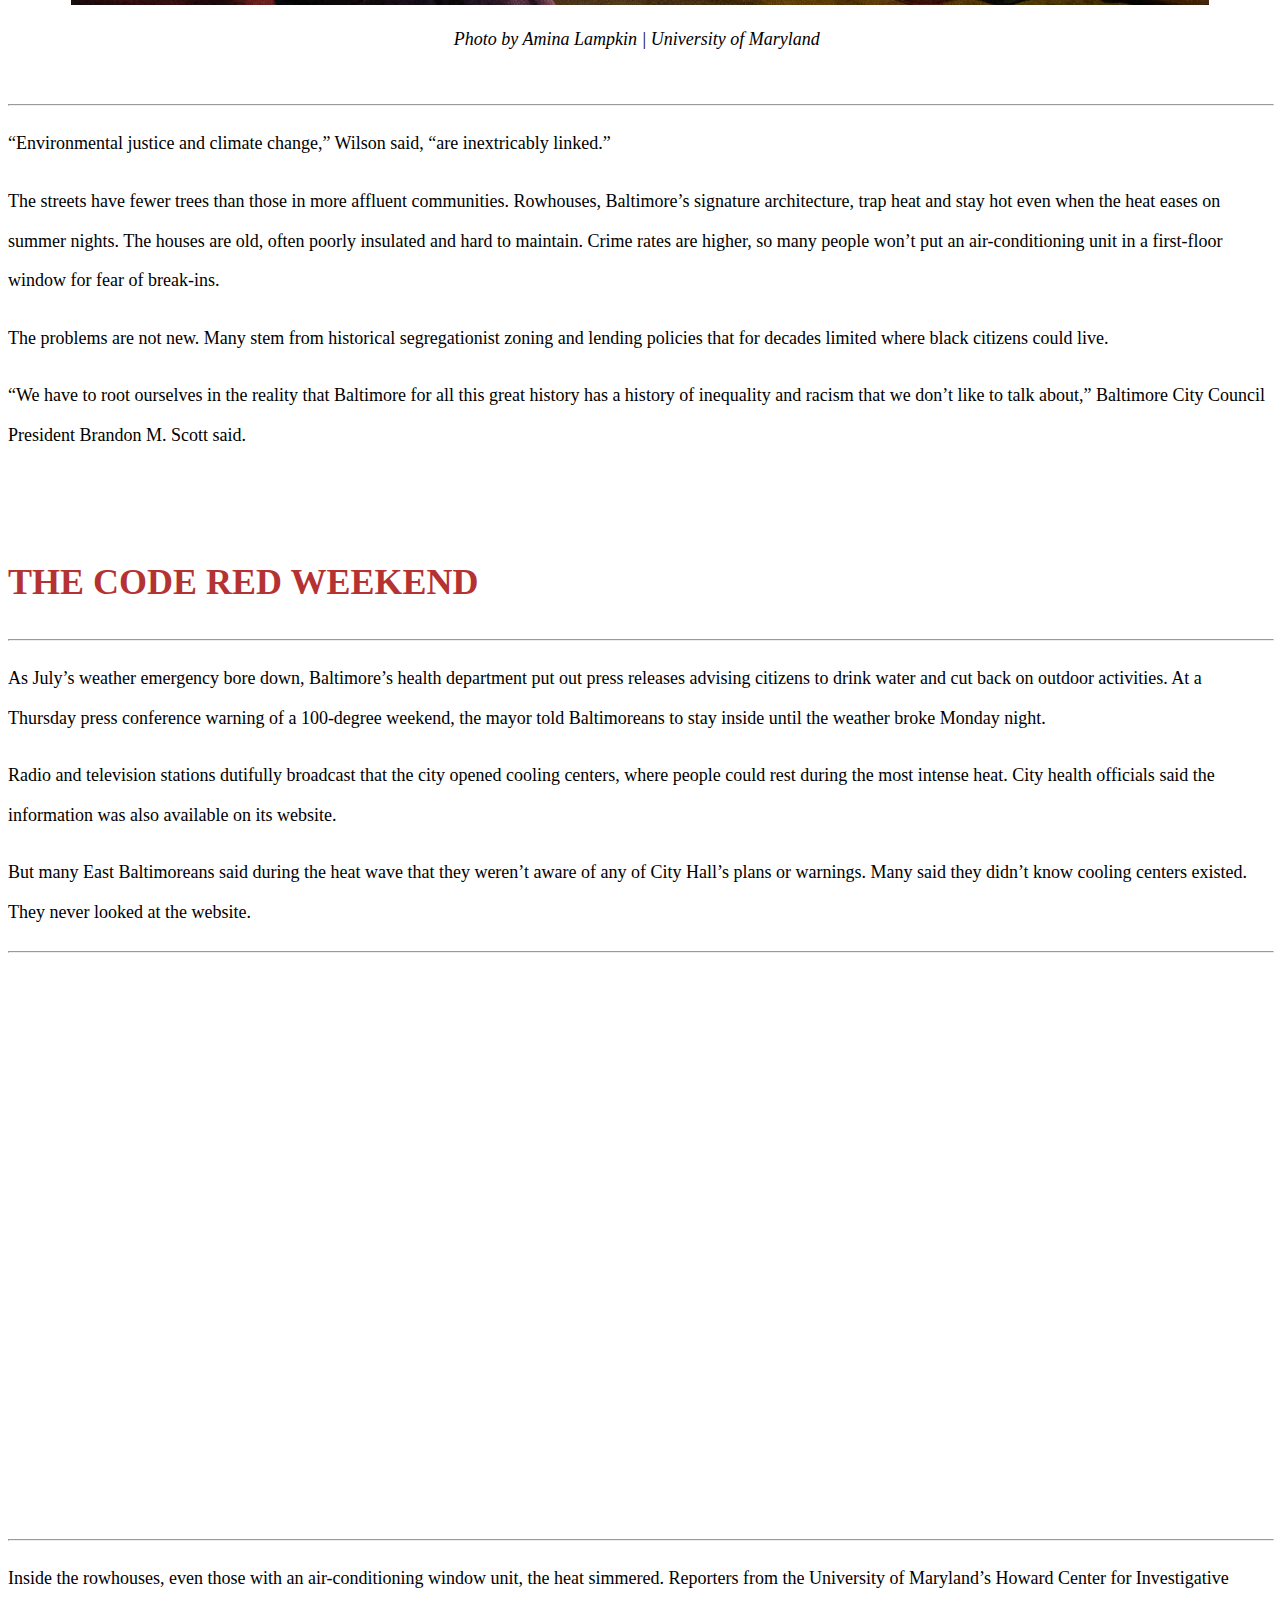
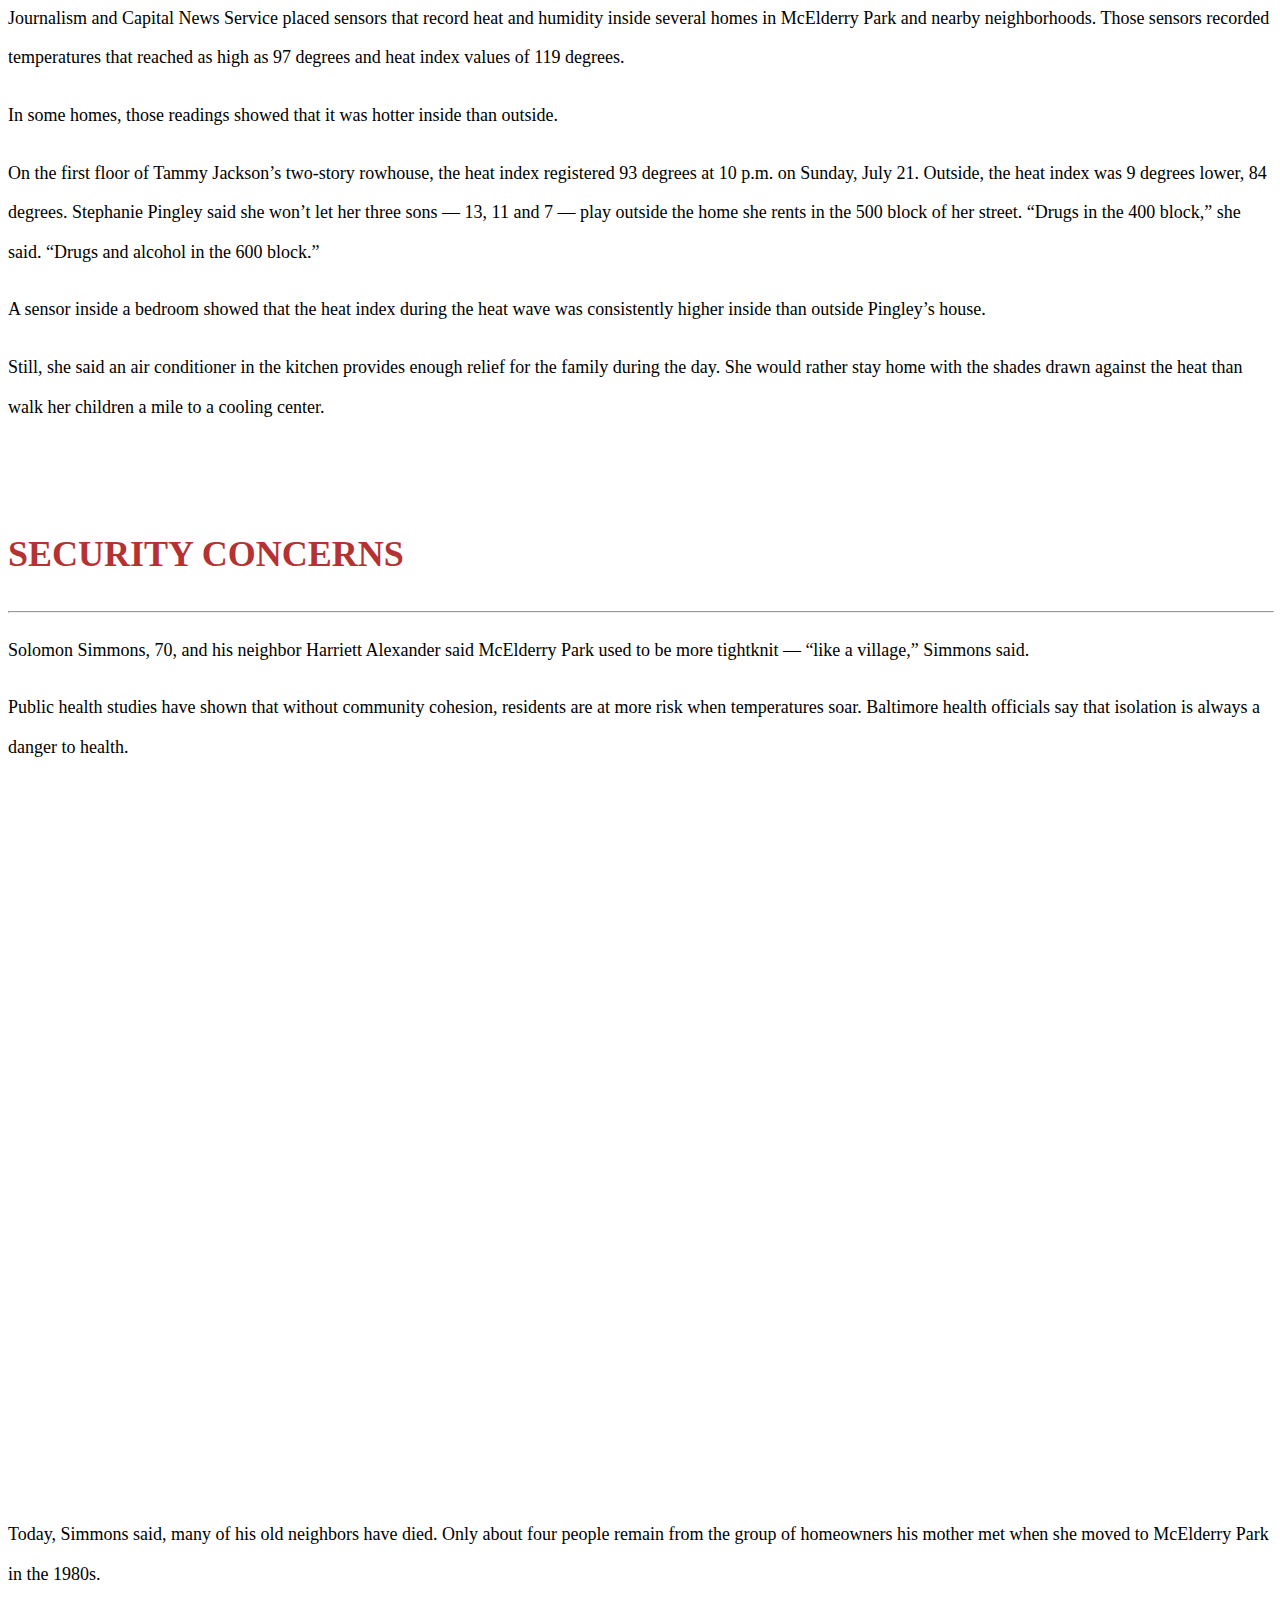
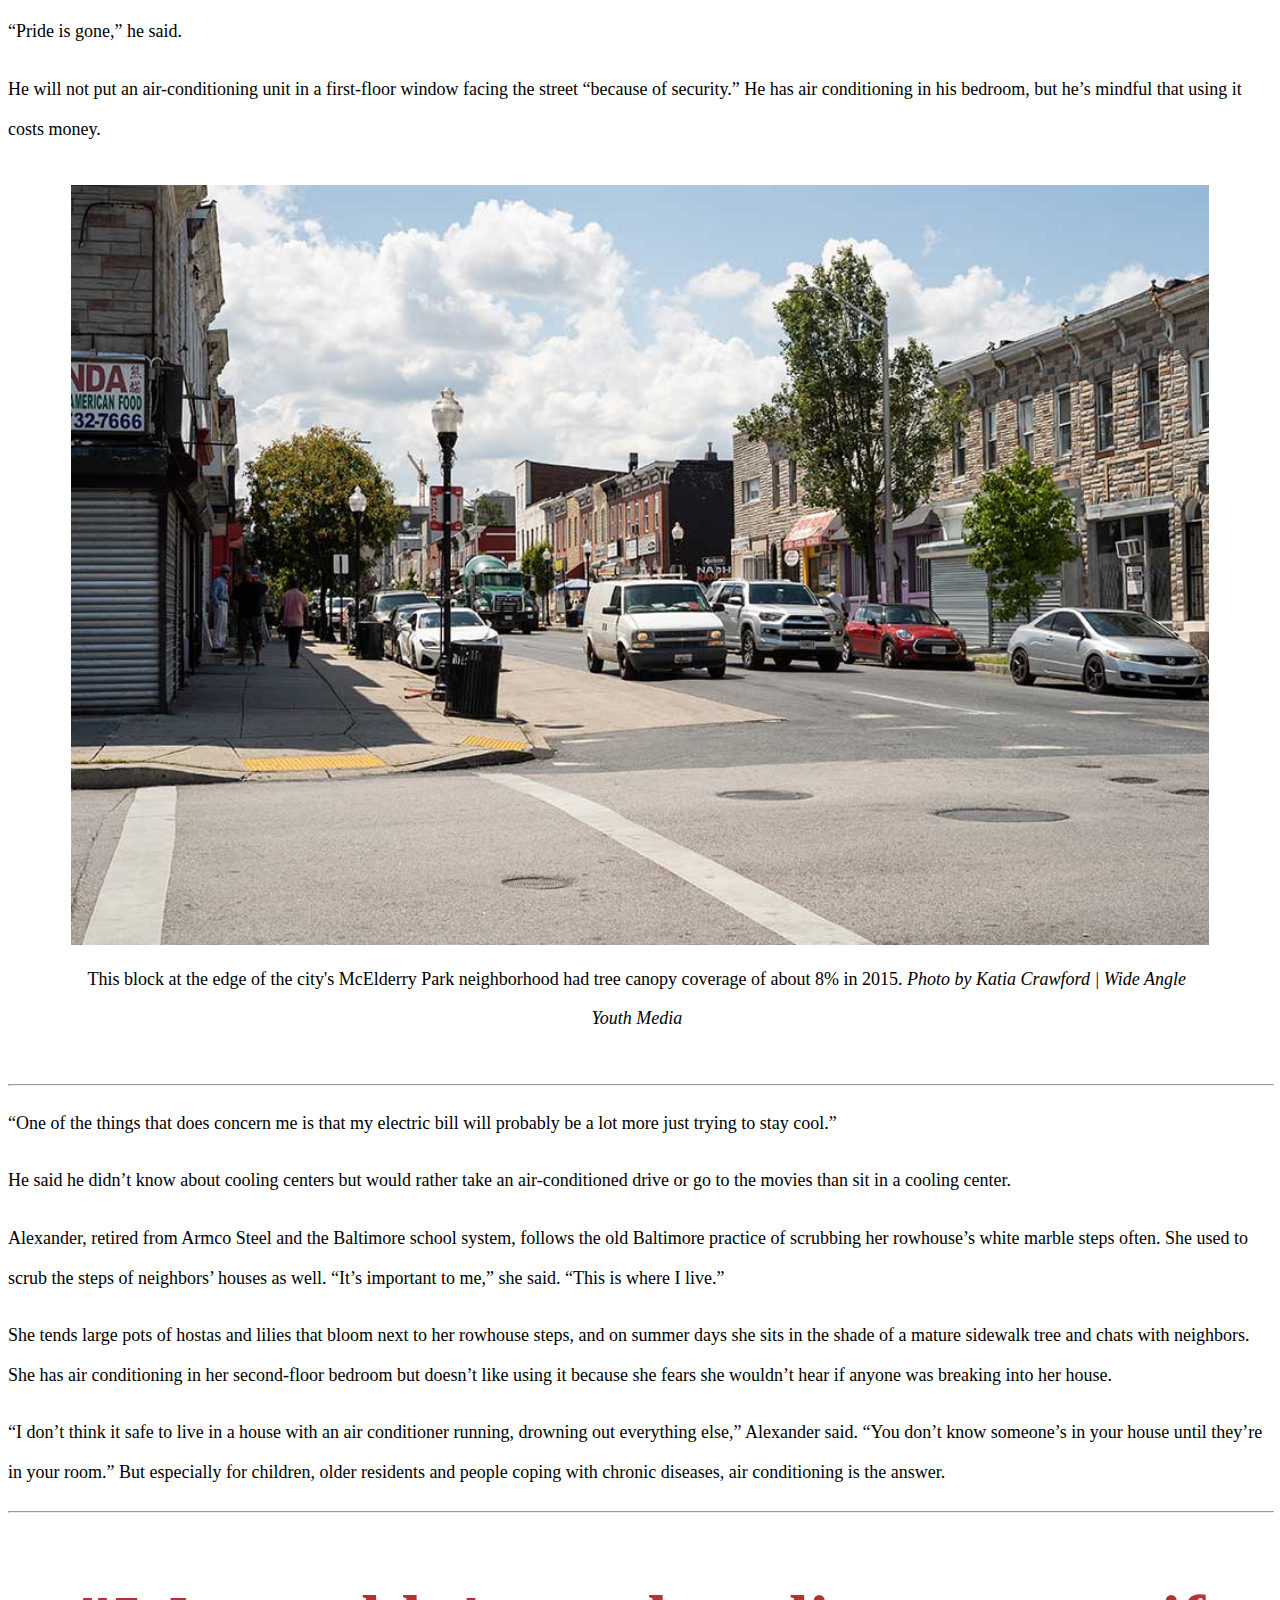
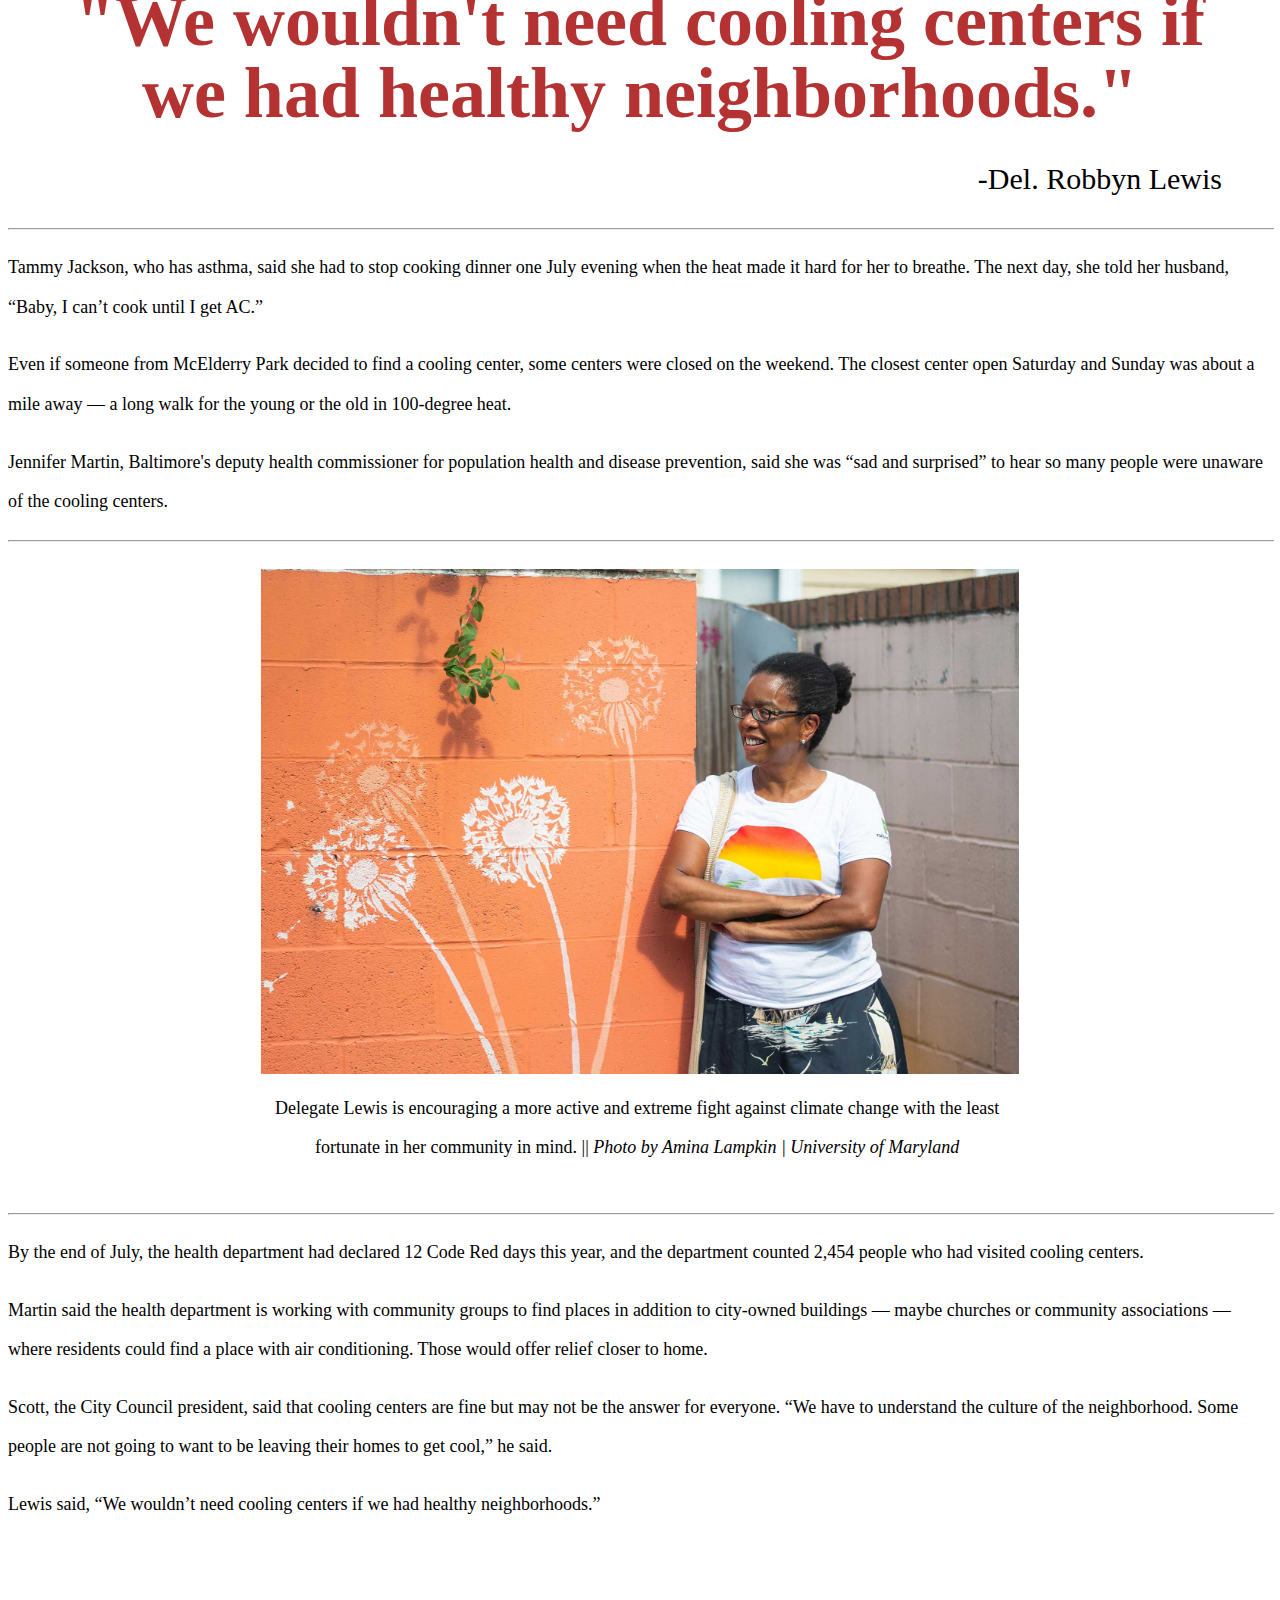
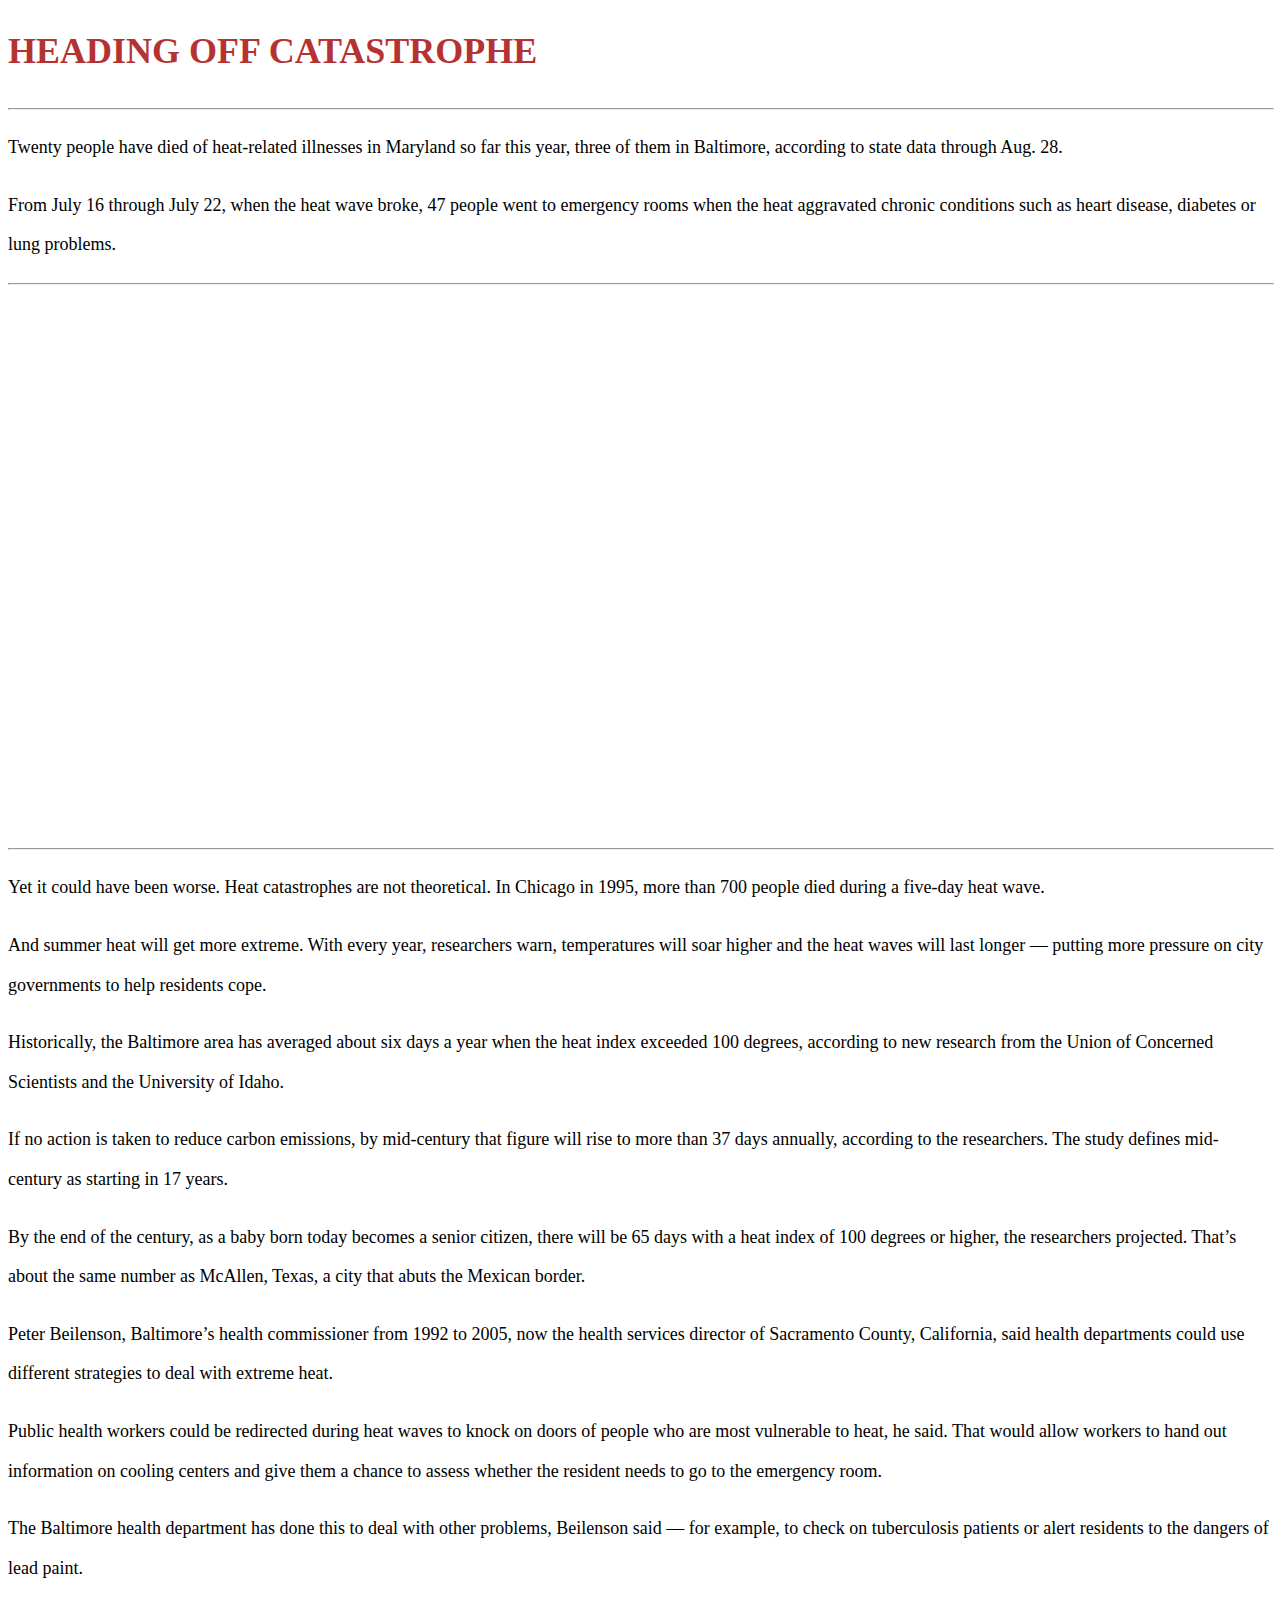
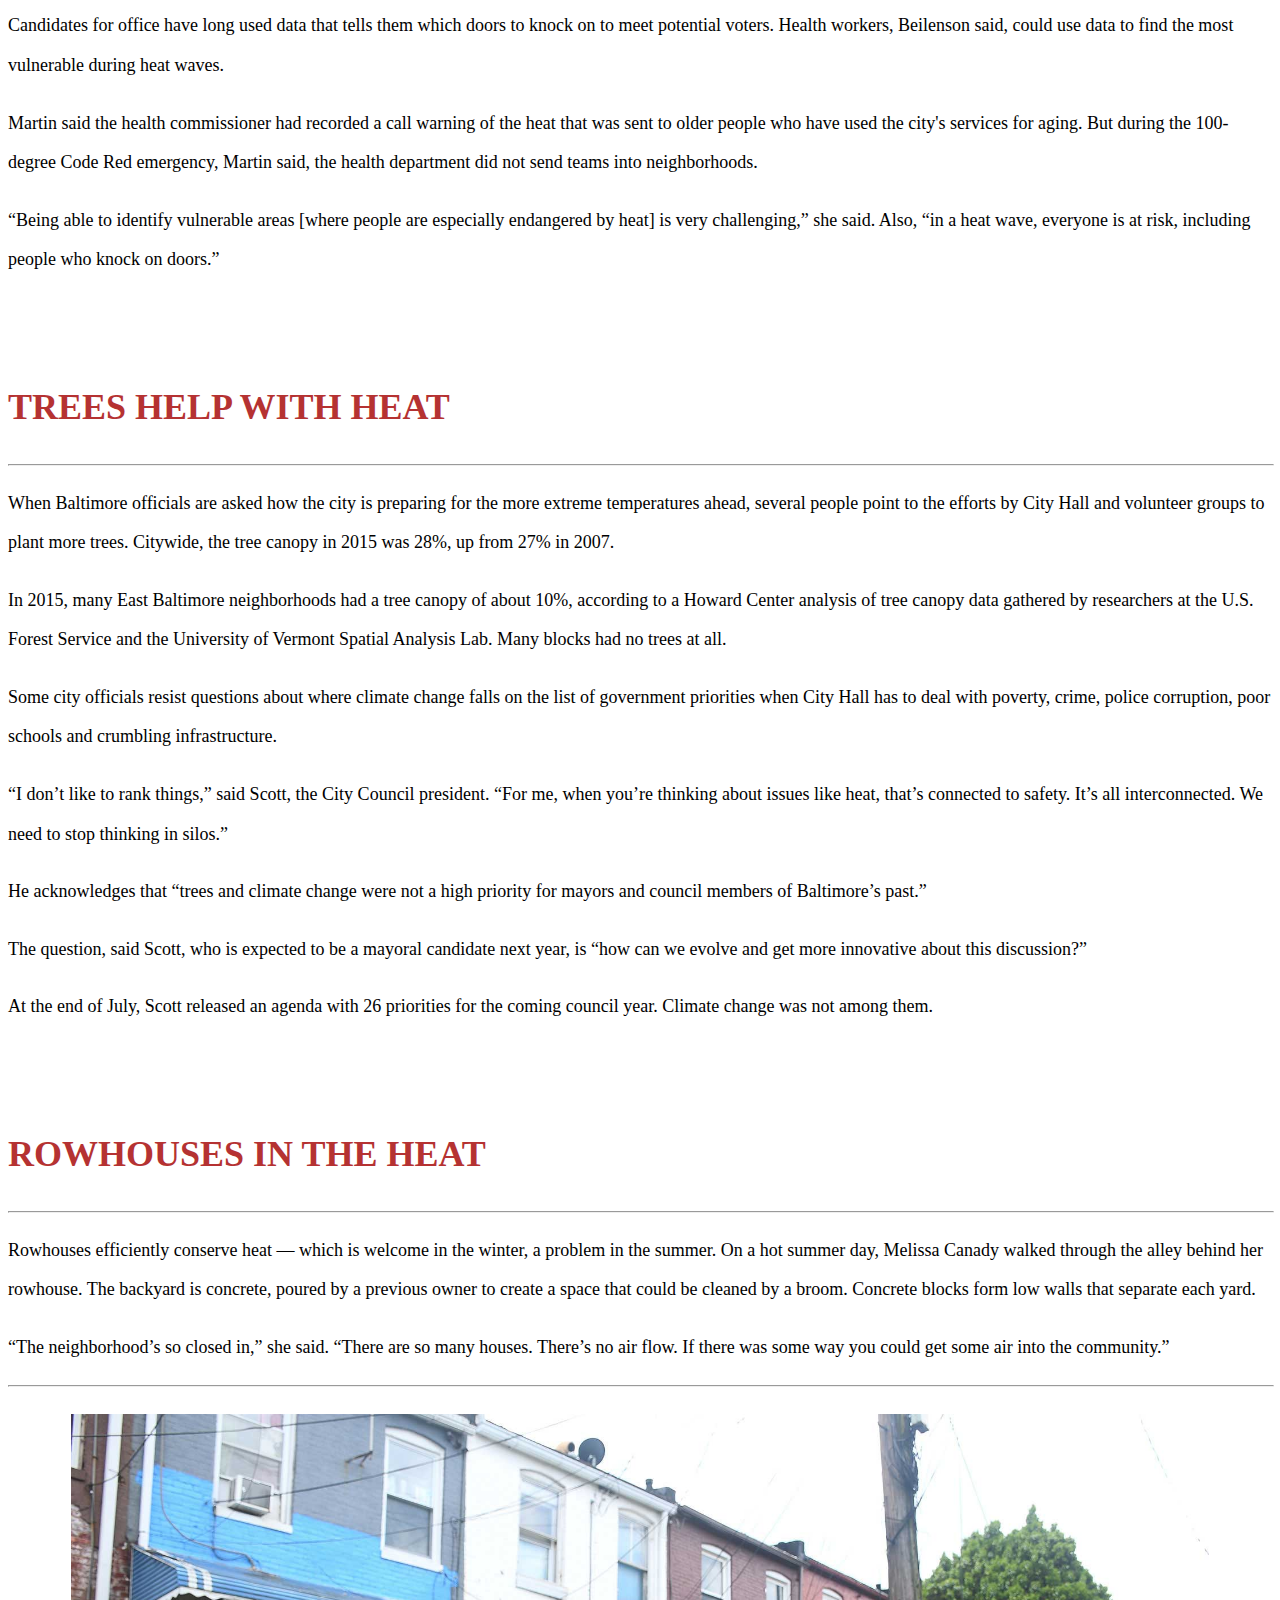
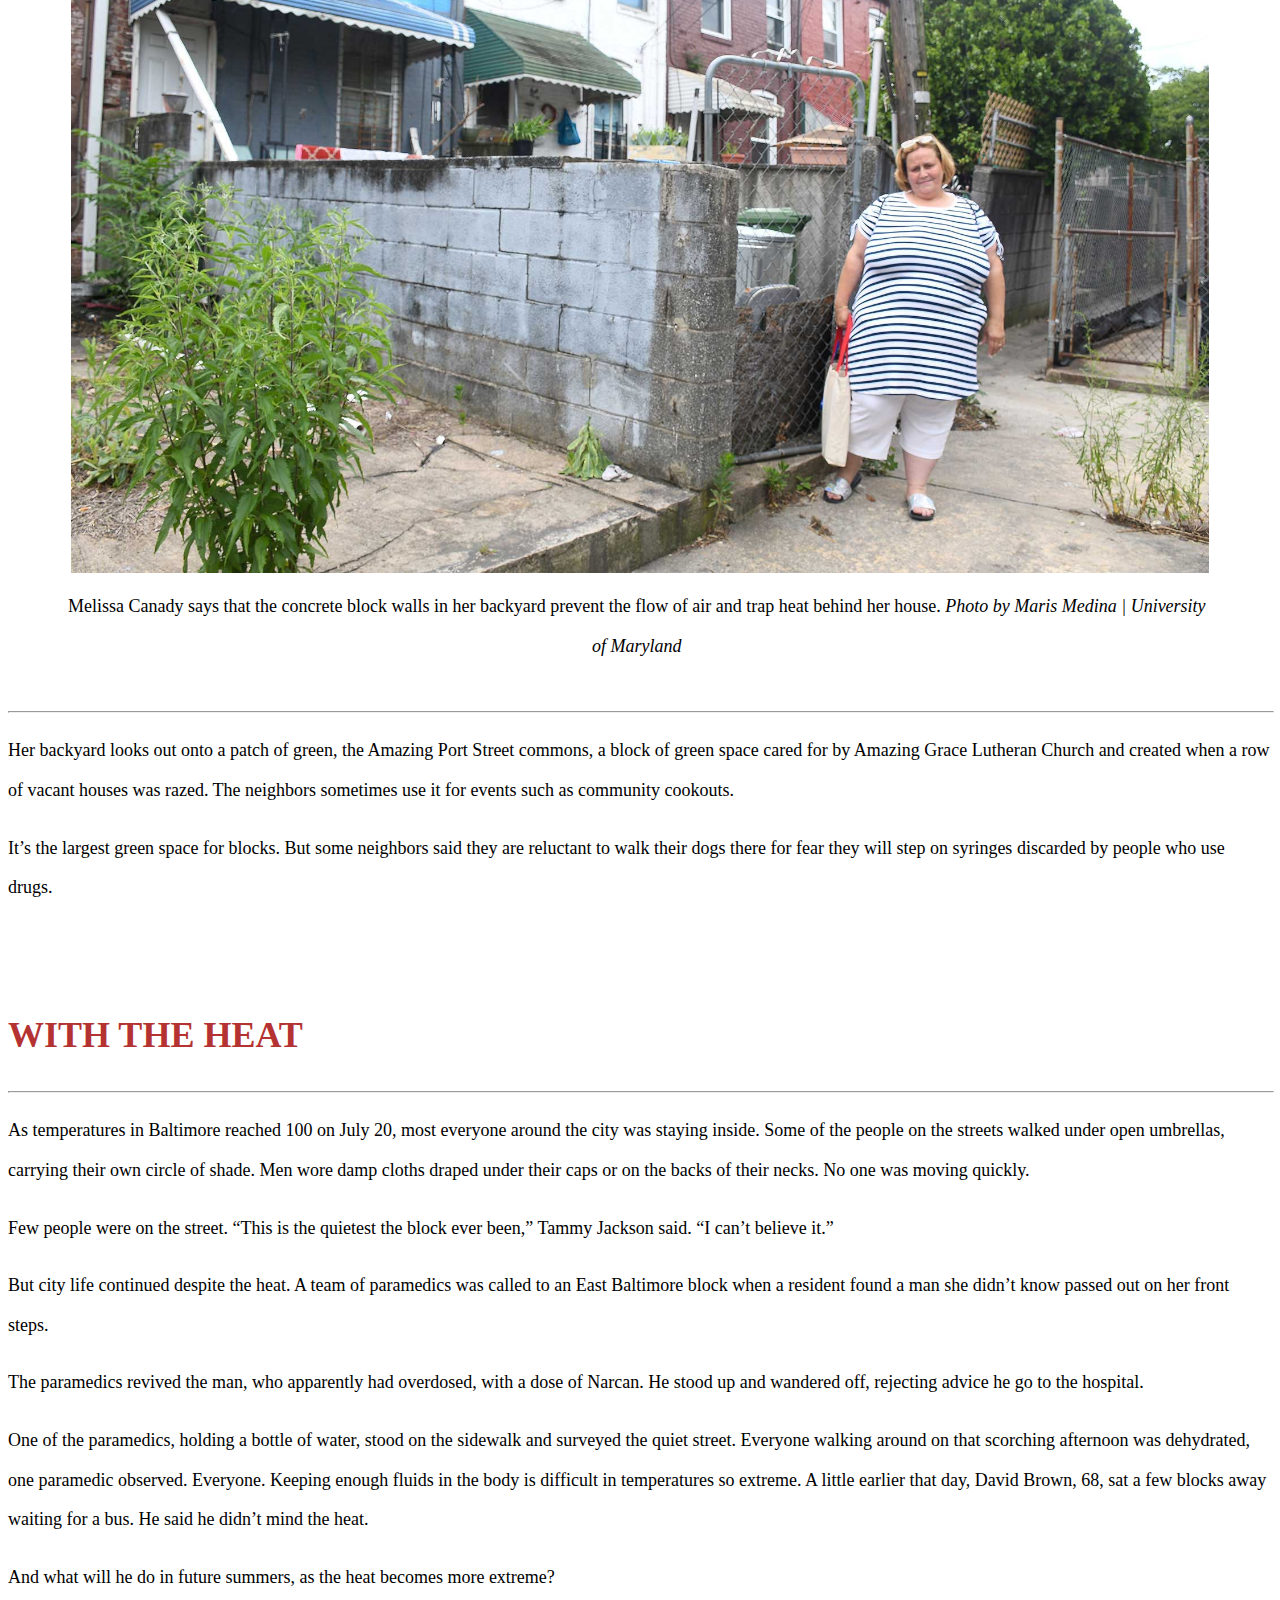
==== commit e424c1df: "climate story final touches" ====
--- a/climate-crisis-story/index.html
+++ b/climate-crisis-story/index.html
@@ -74,11 +74,16 @@
 
     <p>“The single greatest threat from climate change to people in cities is extreme heat,” said Jad Daley, president and CEO of American Forests, a nonprofit organization dedicated to preserving forests and planting trees.
     </p>
+    <hr width="100%">
+
     <div class="pic1">
         <img src="harriett-alexander.jpg" width="60%">
     </div>
+
     <div class="caption"> Alexander, with her dog, Shakur, doesn’t like using her air conditioner because she might not hear someone breaking into her house. || <i>Photo by Maris Medina | University of Maryland </i>
     </div>
+    <hr width="100%">
+
     <p>In July, Anchorage, Alaska, recorded 90 degrees for the first time. Europe suffered through record temperatures, with Paris hitting 109. The heat moved across Scandinavia and into Greenland, where scientists said it speeded the melting of Arctic ice that would increase flooding in coastal cities — including Baltimore.
     </p>
 
@@ -106,22 +111,40 @@
     <p>Residents in the hottest areas have higher rates of chronic illnesses affected by heat, including asthma and COPD. In hot weather, emergency medical calls for some chronic conditions increase. The rate of emergency medical calls for cardiac arrest and congestive heart failure, for example, nearly double when the heat index hits 103 degrees.
     </p>
   
+    <hr width="100%">
+
+    <blockquote class="pullquote2">
+
+        "Environmental justice and climate change are inextricably linked."
+      
+        </blockquote>
+        <div class="pq-attribute">
+            <p> -Del. Robbyn Lewis</p>
+          </div>
+          <hr width="100%">
+
+
+    <p>"When we talk about the environment,” Lewis said, “we’re talking about human health.”
+        The city’s hottest areas are poorer, which means the residents don’t have the resources to move out.
+    </p>
+
+    <p> This is true across the United States. In a majority of the country's most populous cities, people with lower incomes typically lived in the hottest areas, an investigation by journalists from NPR and the University of Maryland found.
+    </p>
+
+    <p> In short, as the planet warms, the urban poor in dozens of large U.S. cities will actually experience more heat than the wealthy, simply by virtue of where they live.
+    </p>
+
+    <p>Sacoby Wilson, who studies applied environmental health as an associate professor at the University of Maryland School of Public Health, said people in low-income neighborhoods walk more, ride more buses and drive fewer cars — so they contribute less to climate change. And yet they are more vulnerable to dying in extreme heat.
+    </p>
+
     <div class="pic1">
         <img src="SolomonSimmons.jpg" width="90%">
-    </div>
-
-    <p>"When we talk about the environment,” Lewis said, “we’re talking about human health.”
-        The city’s hottest areas are poorer, which means the residents don’t have the resources to move out.
-    </p>
-
-    <p> This is true across the United States. In a majority of the country's most populous cities, people with lower incomes typically lived in the hottest areas, an investigation by journalists from NPR and the University of Maryland found.
-    </p>
-
-    <p> In short, as the planet warms, the urban poor in dozens of large U.S. cities will actually experience more heat than the wealthy, simply by virtue of where they live.
-    </p>
-
-    <p>Sacoby Wilson, who studies applied environmental health as an associate professor at the University of Maryland School of Public Health, said people in low-income neighborhoods walk more, ride more buses and drive fewer cars — so they contribute less to climate change. And yet they are more vulnerable to dying in extreme heat.
-    </p>
+
+
+    </div>
+    <div class="caption2"><i>Photo by Amina Lampkin | University of Maryland</i>
+    </div>
+    <hr width="100%">
 
     <p>“Environmental justice and climate change,” Wilson said, “are inextricably linked.”
     </p>
@@ -178,7 +201,11 @@
 
     <p>Public health studies have shown that without community cohesion, residents are at more risk when temperatures soar. Baltimore health officials say that isolation is always a danger to health.
     </p>
-
+<div class="graphic">
+    <iframe title="Heat and Poverty / Heat and Crime
+    " aria-label="Scatter Plot" id="datawrapper-chart-DzoGw" src="https://datawrapper.dwcdn.net/DzoGw/2/" scrolling="no" frameborder="0" style="width: 0; min-width: 100% !important; border: none;" height="517" data-external="1"></iframe><script type="text/javascript">!function(){"use strict";window.addEventListener("message",(function(a){if(void 0!==a.data["datawrapper-height"]){var e=document.querySelectorAll("iframe");for(var t in a.data["datawrapper-height"])for(var r=0;r<e.length;r++)if(e[r].contentWindow===a.source){var i=a.data["datawrapper-height"][t]+"px";e[r].style.height=i}}}))}();
+    </script>
+    </div>
     <p>Today, Simmons said, many of his old neighbors have died. Only about four people remain from the group of homeowners his mother met when she moved to McElderry Park in the 1980s.
     </p>
 
@@ -189,7 +216,11 @@
     </p>
     <div class="pic1">
         <img src="intersection.jpg" width="90%">
-    </div>
+        <div class="caption2">This block at the edge of the city's McElderry Park neighborhood had tree canopy coverage of about 8% in 2015. <i>Photo by Katia Crawford | Wide Angle Youth Media</i>
+        </div>
+    </div>
+    <hr width="100%">
+
     <p> “One of the things that does concern me is that my electric bill will probably be a lot more just trying to stay cool.”
     </p>
 
@@ -204,6 +235,17 @@
     <p> “I don’t think it safe to live in a house with an air conditioner running, drowning out everything else,” Alexander said. “You don’t know someone’s in your house until they’re in your room.”
         But especially for children, older residents and people coping with chronic diseases, air conditioning is the answer.
     </p>
+    <hr width="100%">
+
+    <blockquote class="pullquote2">
+
+        "We wouldn't need cooling centers if we had healthy neighborhoods."
+      
+        </blockquote>
+        <div class="pq-attribute">
+            <p> -Del. Robbyn Lewis</p>
+          </div>
+          <hr width="100%">
 
     <p> Tammy Jackson, who has asthma, said she had to stop cooking dinner one July evening when the heat made it hard for her to breathe. The next day, she told her husband, “Baby, I can’t cook until I get AC.”
     </p>
@@ -213,6 +255,14 @@
 
     <p>Jennifer Martin, Baltimore's deputy health commissioner for population health and disease prevention, said she was “sad and surprised” to hear so many people were unaware of the cooling centers.
     </p>
+    <hr width="100%">
+
+    <div class="pic1">
+        <img src="delegatelewis.jpg" width="60%">
+    </div>
+    <div class="caption"> Delegate Lewis is encouraging a more active and extreme fight against climate change with the least fortunate in her community in mind. || <i>Photo by Amina Lampkin | University of Maryland </i>
+    </div>
+    <hr width="100%">
 
     <p>By the end of July, the health department had declared 12 Code Red days this year, and the department counted 2,454 people who had visited cooling centers.
     </p>
@@ -304,10 +354,16 @@
 
     <p>   “The neighborhood’s so closed in,” she said. “There are so many houses. There’s no air flow. If there was some way you could get some air into the community.”
     </p>
+    <hr width="100%">
+
     <div class="pic1">
         <img src="melissacandy.jpg" width="90%">
     </div>
-    <p>   Her backyard looks out onto a patch of green, the Amazing Port Street commons, a block of green space cared for by Amazing Grace Lutheran Church and created when a row of vacant houses was razed. The neighbors sometimes use it for events such as community cookouts.
+    <div class="caption2">Melissa Canady says that the concrete block walls in her backyard prevent the flow of air and trap heat behind her house. <i>Photo by Maris Medina | University of Maryland </i>
+    </div>
+    <hr width="100%">
+
+        <p>   Her backyard looks out onto a patch of green, the Amazing Port Street commons, a block of green space cared for by Amazing Grace Lutheran Church and created when a row of vacant houses was razed. The neighbors sometimes use it for events such as community cookouts.
     </p>
 
     <p>   It’s the largest green space for blocks. But some neighbors said they are reluctant to walk their dogs there for fear they will step on syringes discarded by people who use drugs.
@@ -331,25 +387,20 @@
         <p>And what will he do in future summers, as the heat becomes more extreme?
     </p>
     <p>“Accept it,” he said.
+
+        <hr width="100%">
+
     </p>
         <p>Jake Gluck, Jane Gerard, Roxanne Ready, Theresa Diffendal and Sean Mussenden of the University of Maryland contributed to this story. Additional information was also provided by Sean McMinn, Meg Anderson and Nora Eckert of NPR.
     </p>
         
-        PULL QUOTE:
-        “Environmental justice and climate change are inextricably linked.”
-        - Sacoby Wilson, University of Maryland public health professor
-        
-        PULL QUOTE:
-        “We wouldn’t need cooling centers if we had healthy neighborhoods.”
-        - Del. Robbyn Lewis of East Baltimore
 
         
         
 
  
 <!--Footer-->
-
-<footer class="text-center text-lg-start" style="background-color: #6E794E;">
+    <footer class="text-center text-lg-start" style="background-color: #b53232;">
     <div class="container d-flex justify-content-center py-5">
           <p>© Matthew Weinsheimer 2023</p>
   </div>
--- a/climate-crisis-story/style.css
+++ b/climate-crisis-story/style.css
@@ -56,6 +56,8 @@
 .story{
 text-align: left;
 font-family: Georgia, 'Times New Roman', Times, serif;
+font-size: large;
+line-height: 2.2em;
 }
 .container{
     margin: auto;
@@ -78,4 +80,29 @@
     width: 60%;
     margin-left: 250px;
     padding-bottom: 2em;
-}+}
+.caption2{
+    text-align: center;
+    width: 90%;
+    margin-left: 60px;
+    padding-bottom: 2em;
+}
+.pullquote2{
+    font-size: 4em;
+    text-align: center;
+    font-weight: bold;
+    font-family: EB garamond;
+    color: #b53232;
+    line-height: 1em;
+  margin-bottom: 0%;}
+  
+  .pq-attribute{
+    text-align: right;
+    margin-right: 50px;
+    font-family: EB garamond;
+    font-size: 30px;
+  }
+  .graphic{
+    padding-top: 5em;
+    padding-bottom: 5em;
+  }